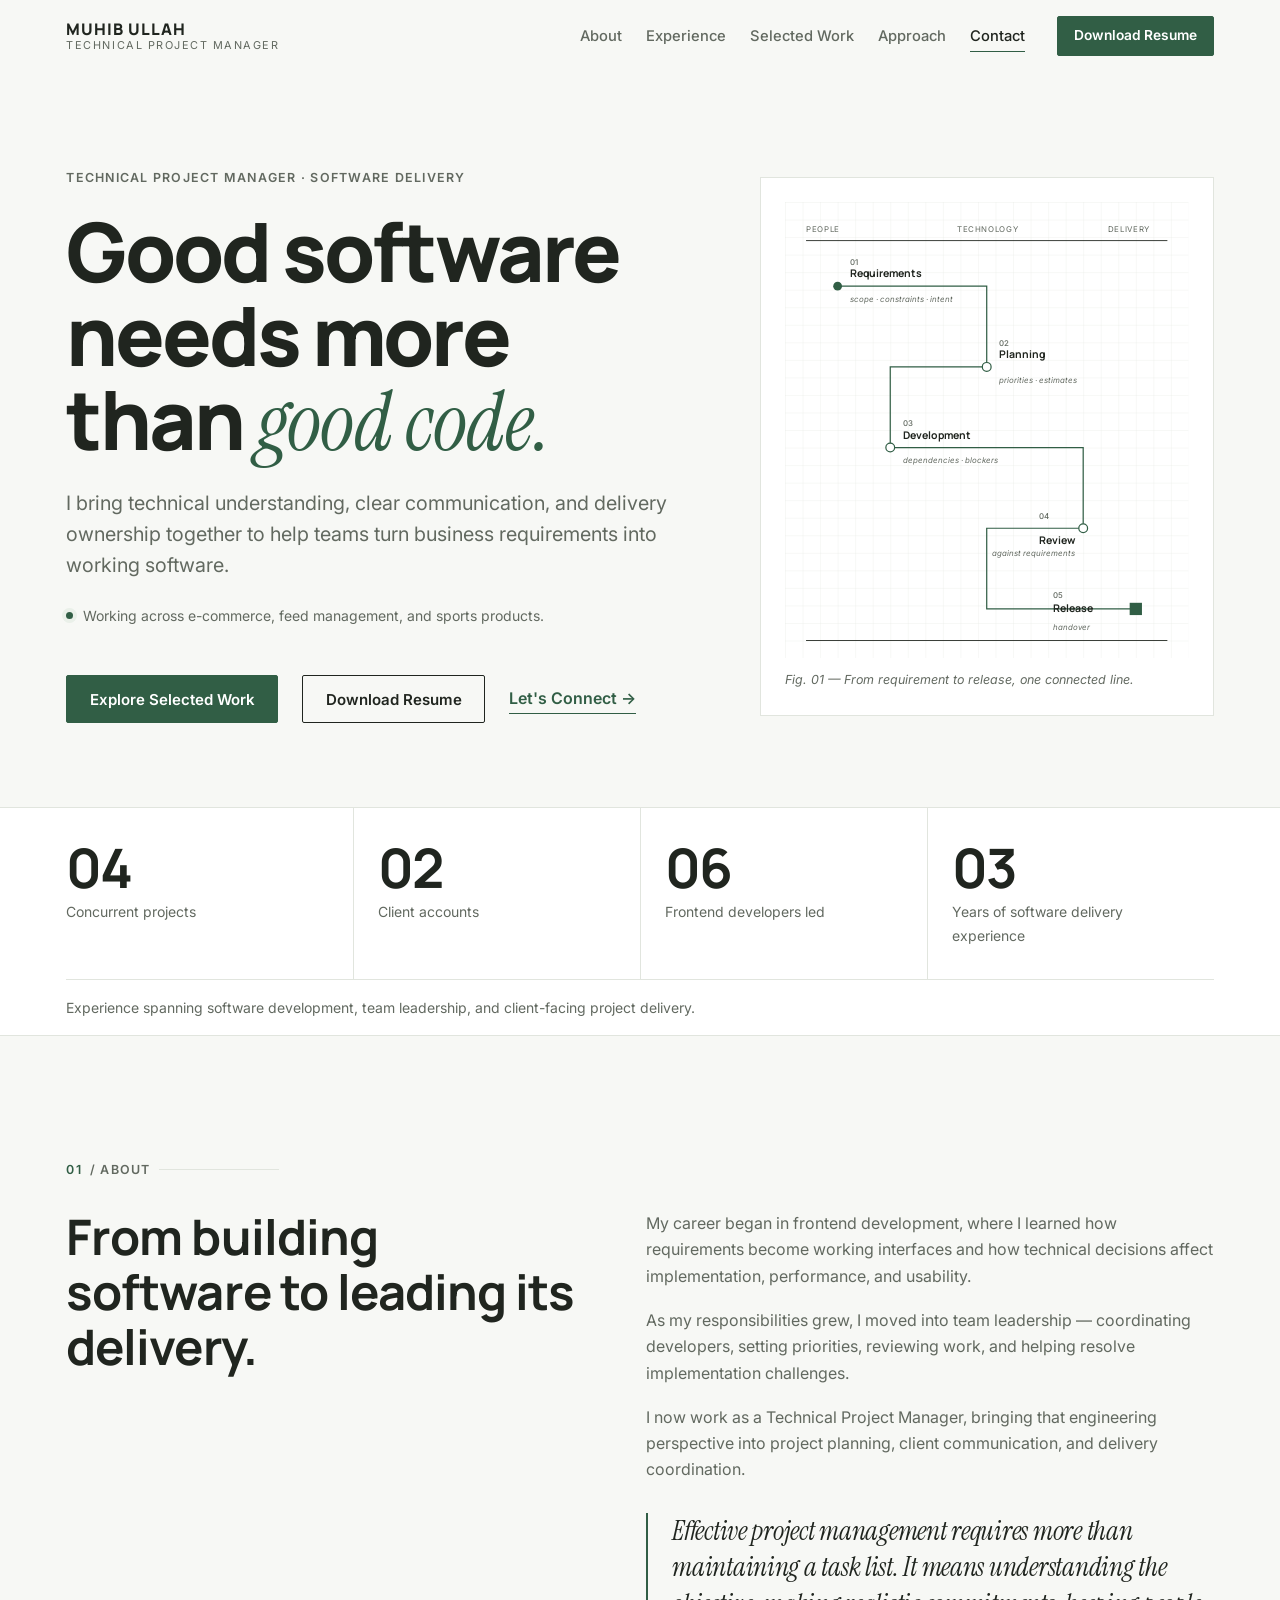
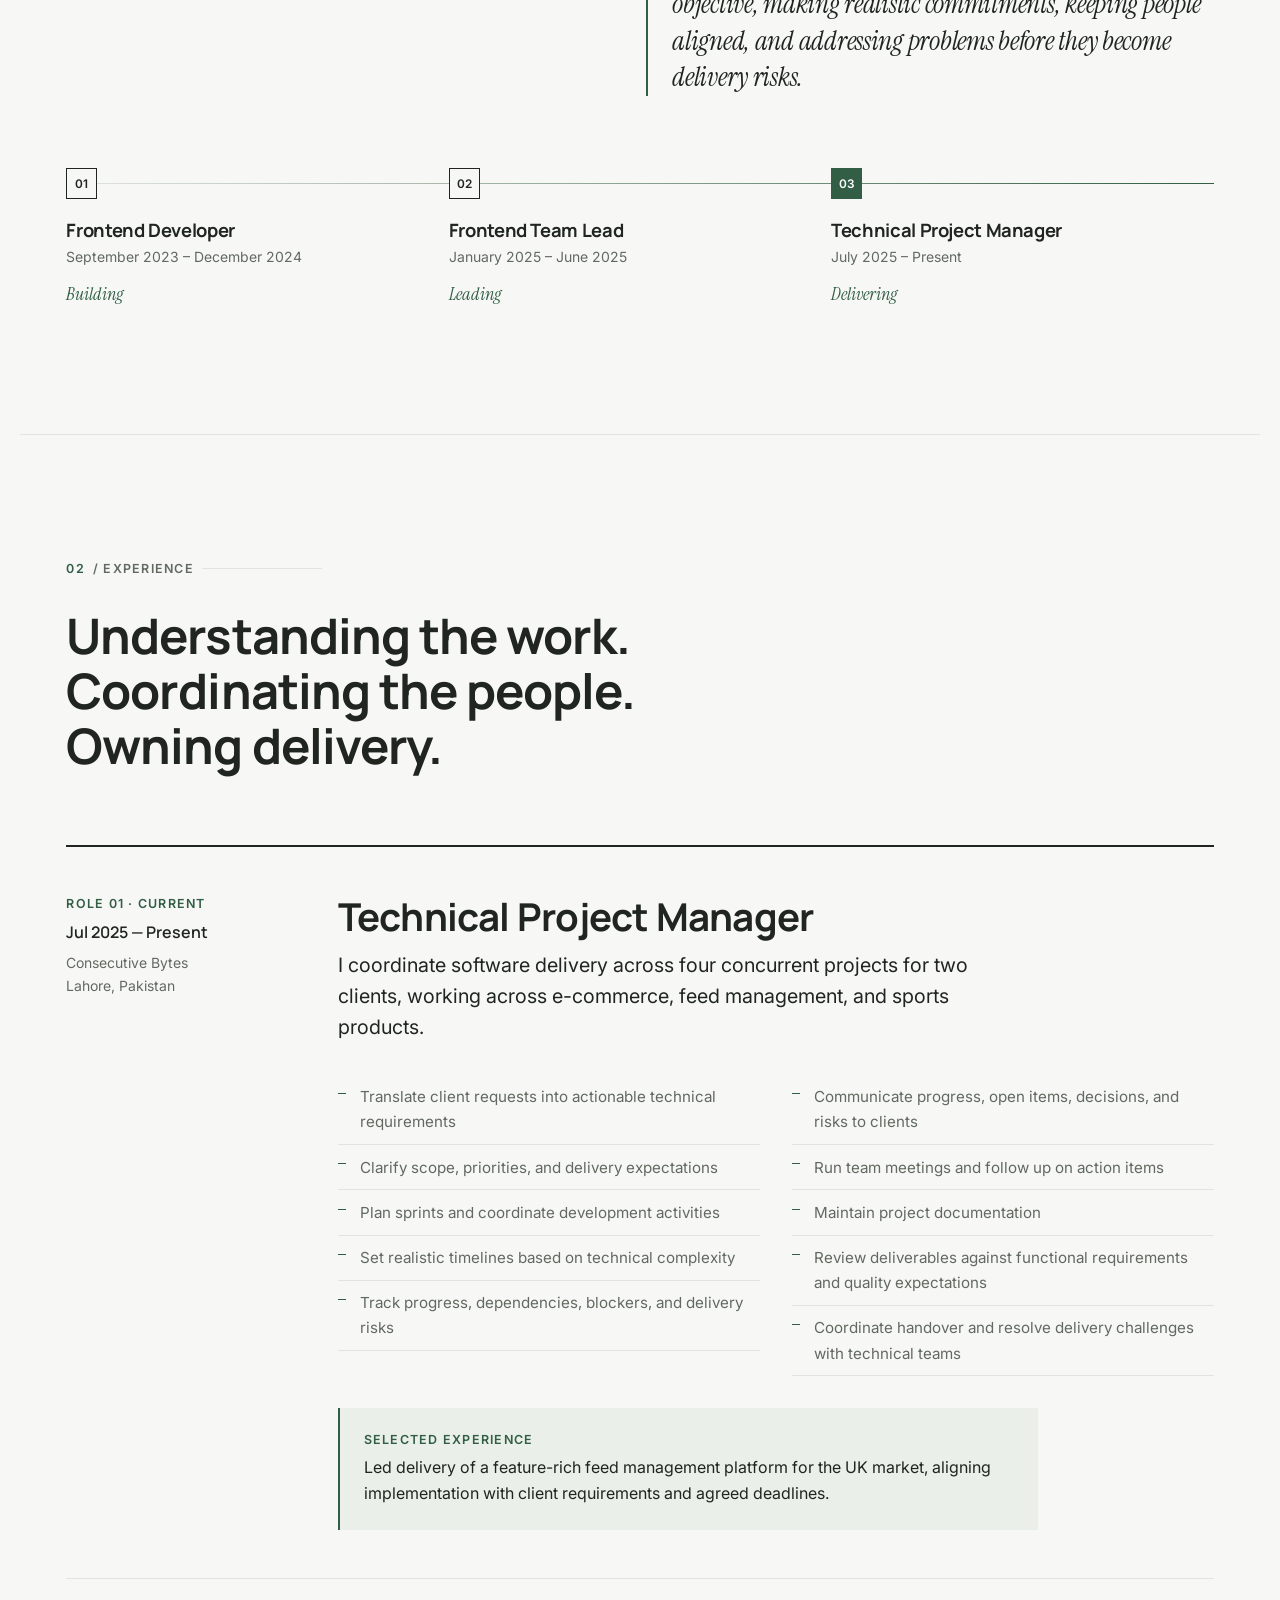
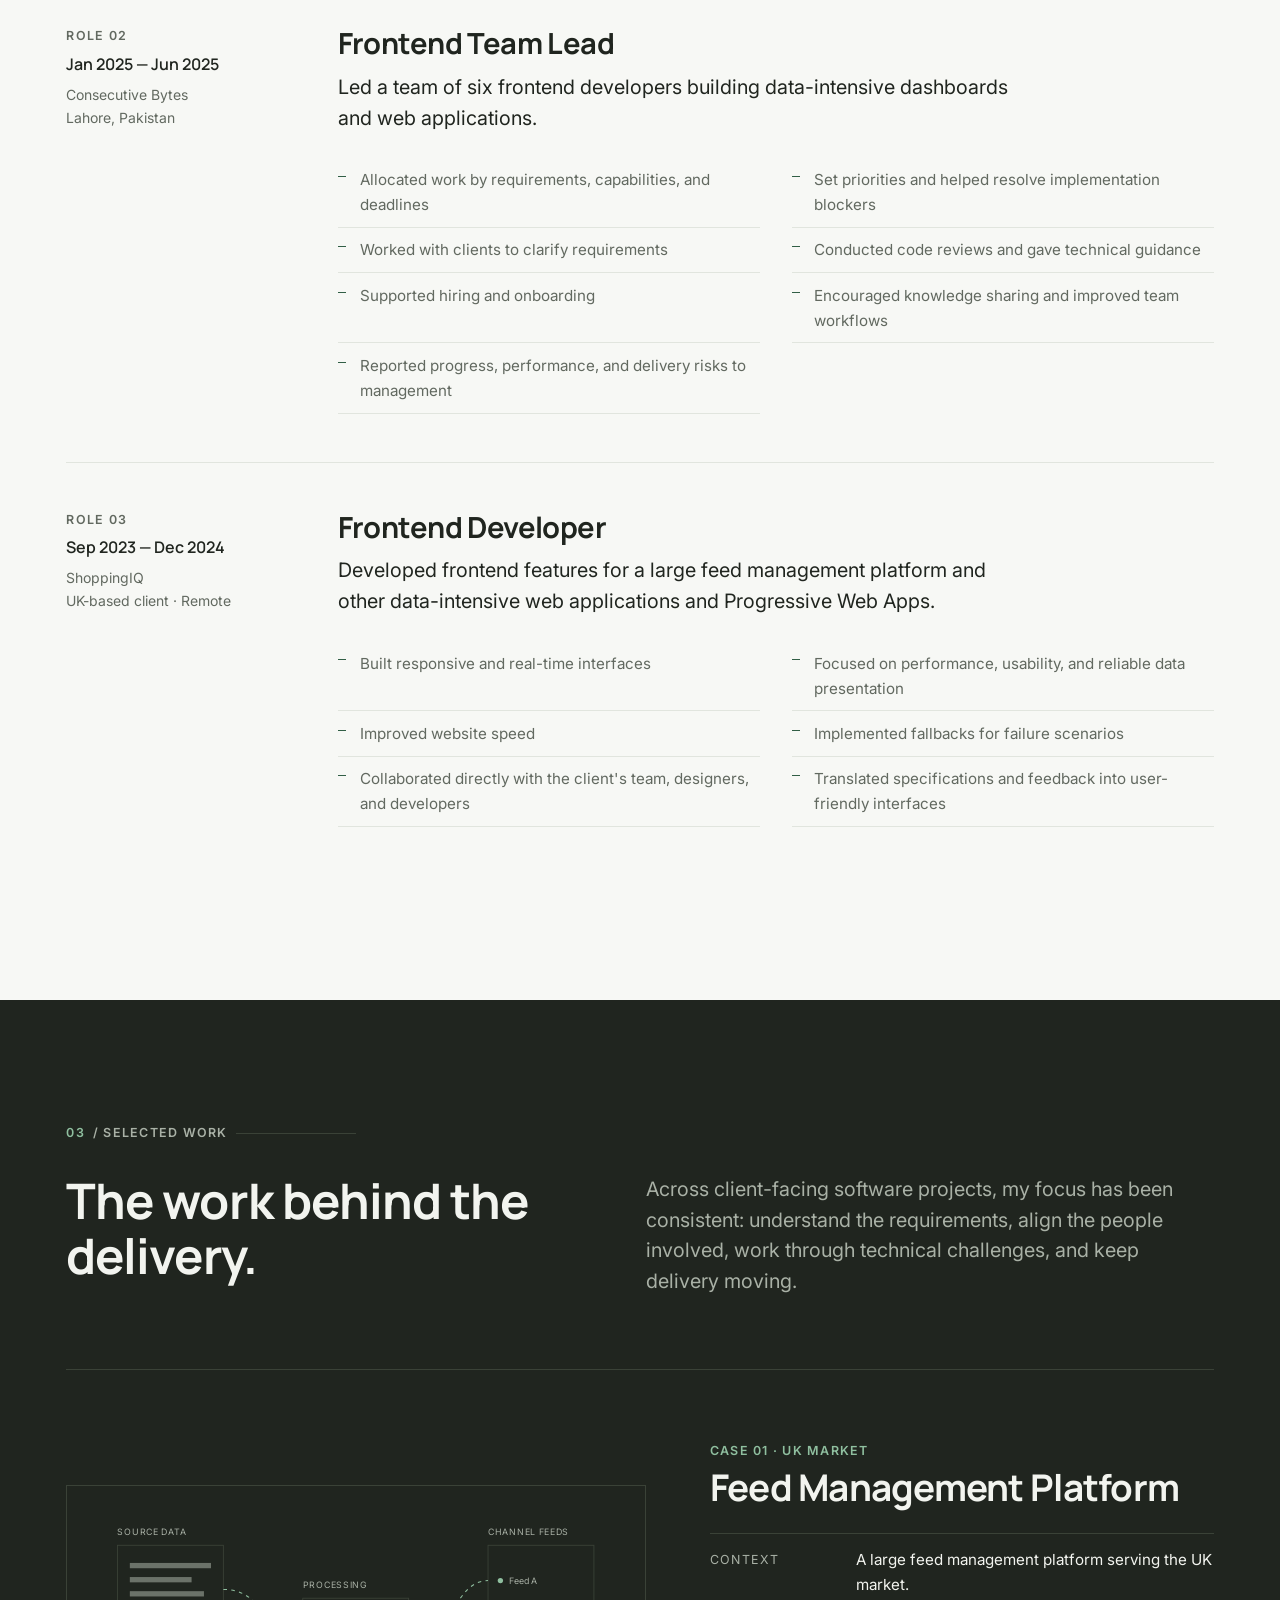
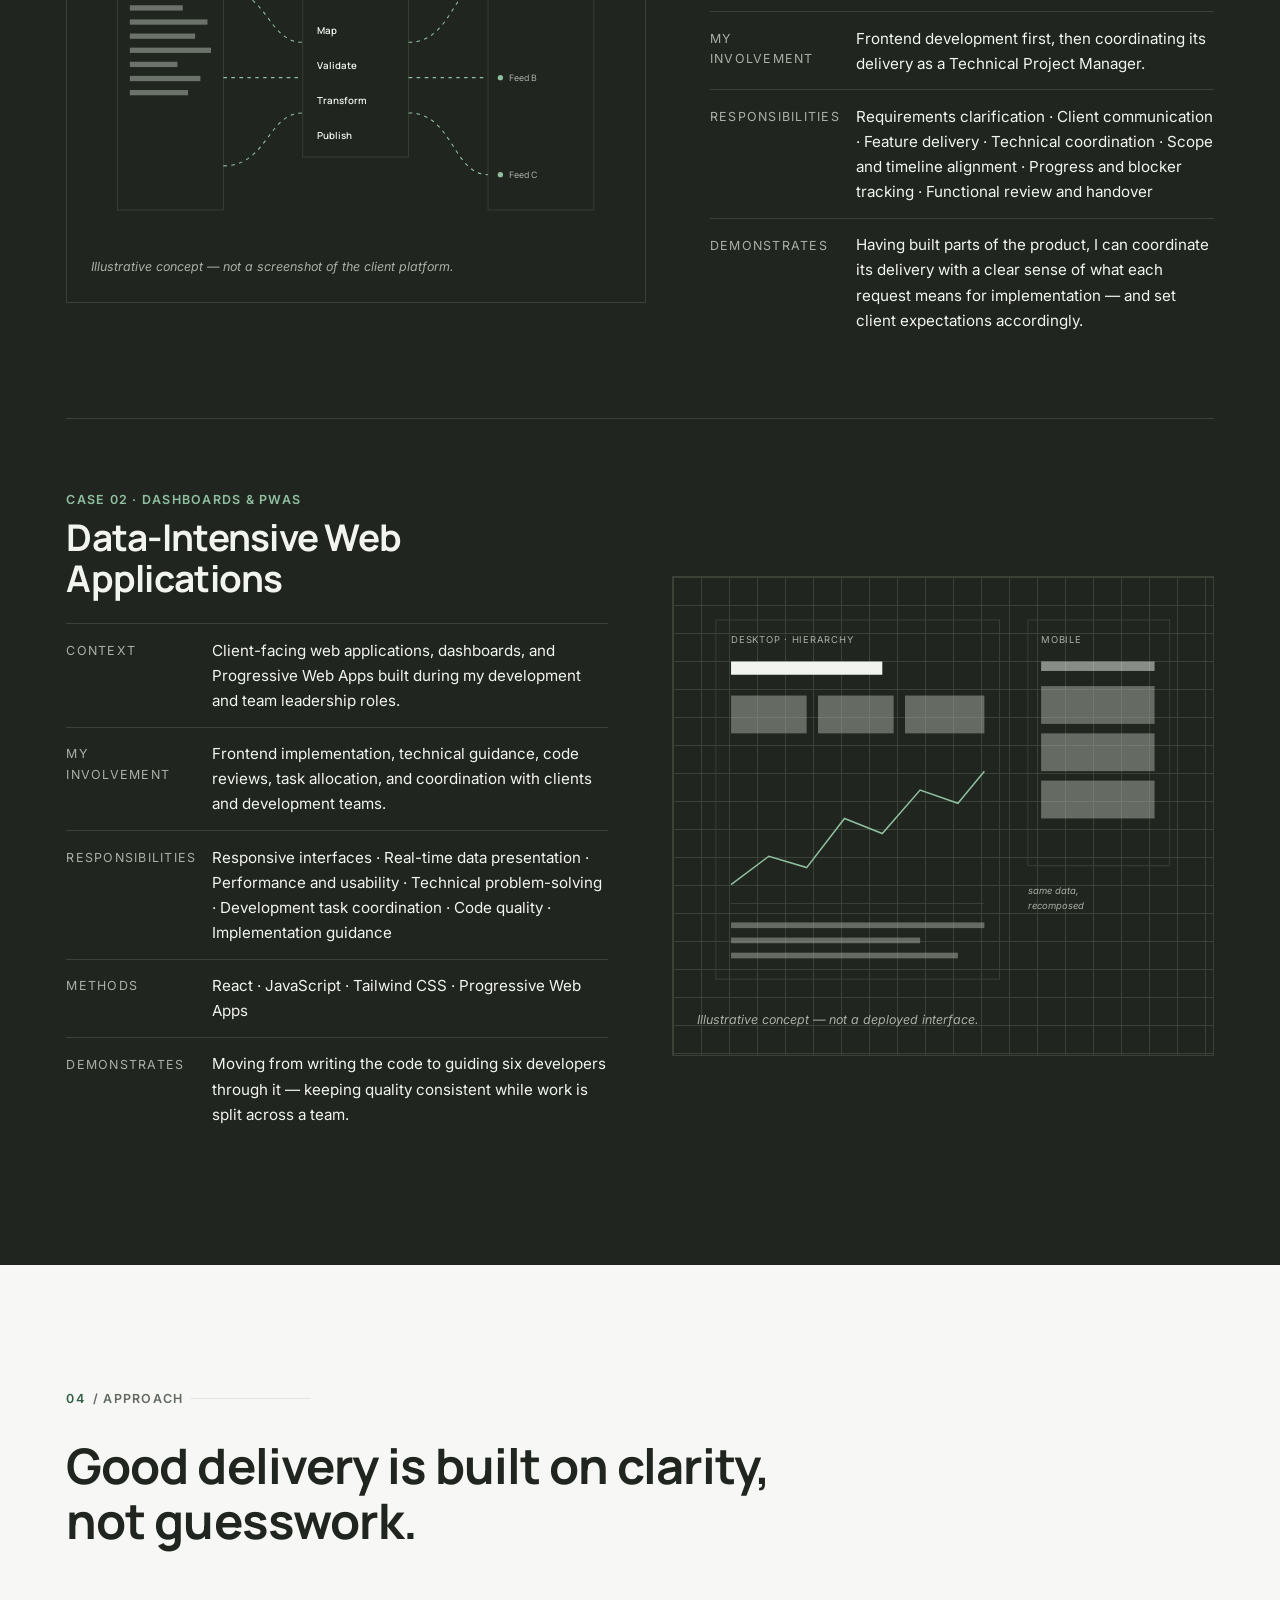
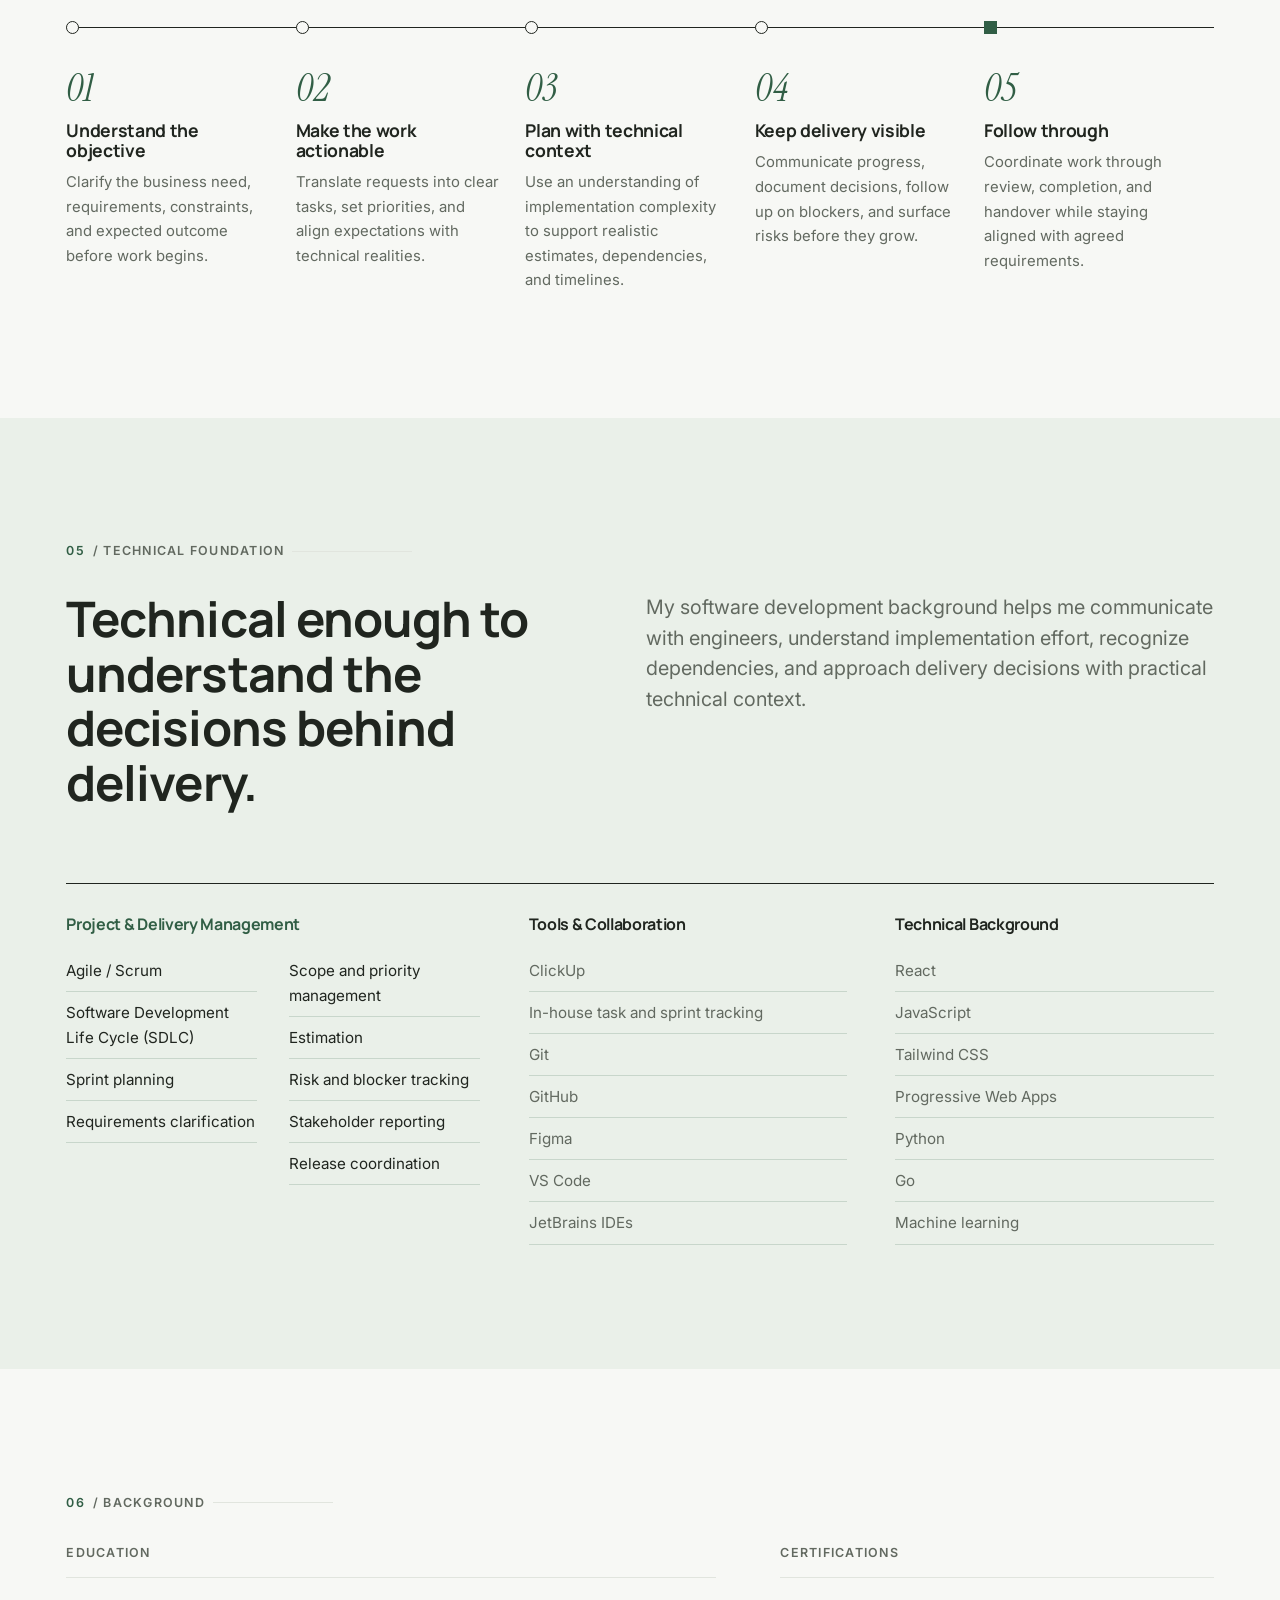
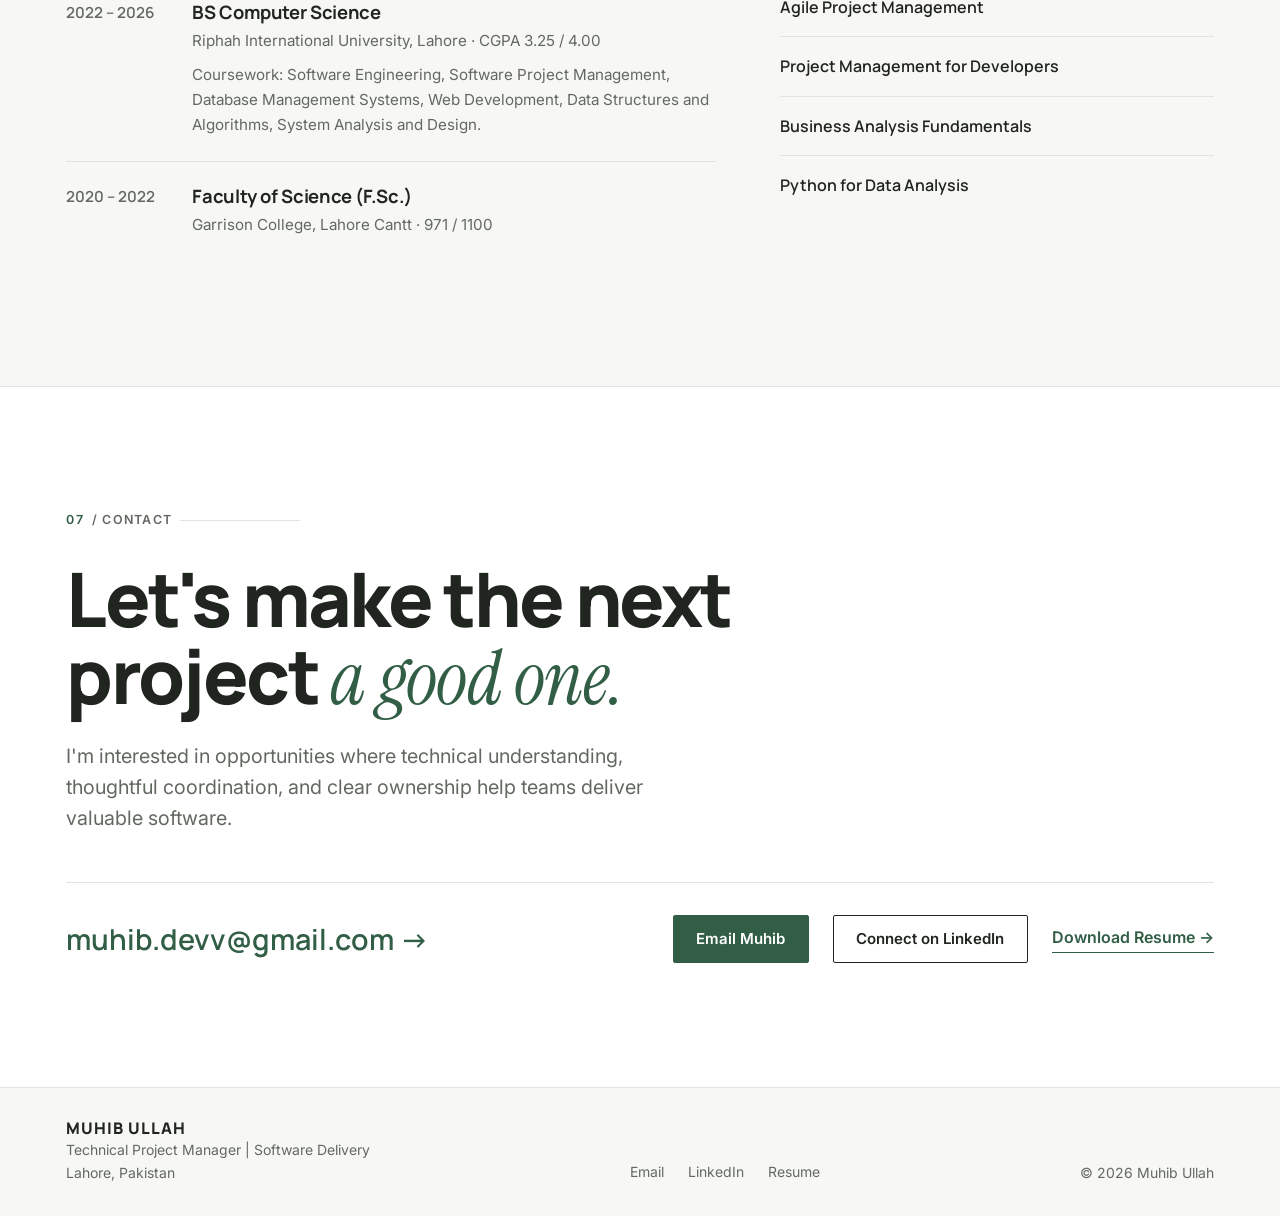
==== muhib-ullah-portfolio/index.html @ 0f8e77f9 "Add files via upload" ====
<!doctype html>
<html lang="en">
<head>
  <meta charset="utf-8">
  <meta name="viewport" content="width=device-width, initial-scale=1">
  <title>Muhib Ullah — Technical Project Manager | Software Delivery</title>
  <meta name="description" content="Muhib Ullah is a Technical Project Manager in Lahore, Pakistan, combining hands-on frontend development, team leadership and client-facing software delivery.">
  <link rel="canonical" href="https://example.com/">
  <meta property="og:type" content="website">
  <meta property="og:title" content="Muhib Ullah — Technical Project Manager">
  <meta property="og:description" content="Technical understanding, clear communication, and delivery ownership — helping teams turn business requirements into working software.">
  <meta name="twitter:card" content="summary">
  <meta name="theme-color" content="#F7F8F5">
  <link rel="icon" href="favicon.svg" type="image/svg+xml">
  <link rel="preconnect" href="https://fonts.googleapis.com">
  <link rel="preconnect" href="https://fonts.gstatic.com" crossorigin>
  <link href="https://fonts.googleapis.com/css2?family=Manrope:wght@400;500;600;700;800&family=Inter:wght@400;500;600&family=Instrument+Serif:ital@0;1&display=swap" rel="stylesheet">
  <link rel="stylesheet" href="assets/css/style.css">
</head>
<body>
<a class="skip" href="#main">Skip to content</a>

<header class="header" id="top">
  <div class="wrap header__inner">
    <a class="brand" href="#top" aria-label="Muhib Ullah, back to top">
      <span class="brand__name">MUHIB ULLAH</span>
      <span class="brand__role">Technical Project Manager</span>
    </a>
    <button class="menu-btn" type="button" aria-expanded="false" aria-controls="nav" aria-label="Open menu">
      <span></span><span></span>
    </button>
    <nav class="nav" id="nav" aria-label="Primary">
      <ul>
        <li><a href="#about">About</a></li>
        <li><a href="#experience">Experience</a></li>
        <li><a href="#work">Selected Work</a></li>
        <li><a href="#approach">Approach</a></li>
        <li><a href="#contact">Contact</a></li>
      </ul>
      <a class="btn btn--small" href="assets/Muhib-Ullah-Resume.pdf" download="Muhib-Ullah-Technical-Project-Manager-Resume.pdf">Download Resume</a>
    </nav>
  </div>
</header>

<main id="main">

  <!-- HERO -->
  <section class="hero wrap" aria-labelledby="hero-title">
    <div class="hero__text">
      <p class="eyebrow">Technical Project Manager · Software Delivery</p>
      <h1 id="hero-title" class="display">Good software needs more than <em>good code.</em></h1>
      <p class="lead">I bring technical understanding, clear communication, and delivery ownership together to help teams turn business requirements into working software.</p>
      <p class="meta-line"><span class="dot" aria-hidden="true"></span>Working across e-commerce, feed management, and sports products.</p>
      <div class="actions">
        <a class="btn" href="#work">Explore Selected Work</a>
        <a class="btn btn--ghost" href="assets/Muhib-Ullah-Resume.pdf" download="Muhib-Ullah-Technical-Project-Manager-Resume.pdf">Download Resume</a>
        <a class="link-arrow" href="#contact">Let's Connect</a>
      </div>
    </div>

    <figure class="hero__art" aria-label="Illustration: software delivery flowing from requirements through planning, development and review to release, connecting people, technology and delivery.">
      <svg viewBox="0 0 460 520" role="img" aria-hidden="true" class="flow">
        <defs>
          <pattern id="g" width="20" height="20" patternUnits="userSpaceOnUse"><path d="M20 0H0V20" fill="none" stroke="var(--line)" stroke-width=".6"/></pattern>
        </defs>
        <rect x="0" y="0" width="460" height="520" fill="url(#g)"/>
        <!-- three tracks -->
        <g class="tracks" font-family="Inter" font-size="9" fill="var(--muted)" letter-spacing=".08em">
          <text x="24" y="34">PEOPLE</text>
          <text x="196" y="34">TECHNOLOGY</text>
          <text x="368" y="34">DELIVERY</text>
          <line x1="24" y1="44" x2="436" y2="44" stroke="var(--ink)" stroke-width="1"/>
        </g>
        <!-- spine path -->
        <path class="spine" d="M60 96 H230 V188 H120 V280 H340 V372 H230 V464 H400" fill="none" stroke="var(--accent)" stroke-width="1.4"/>
        <g class="stages" font-family="Manrope" font-weight="700" font-size="12" fill="var(--ink)">
          <g class="stage"><circle cx="60" cy="96" r="5" fill="var(--accent)"/><text x="74" y="72" font-family="Inter" font-weight="500" font-size="9" fill="var(--muted)">01</text><text x="74" y="86">Requirements</text></g>
          <g class="stage"><circle cx="230" cy="188" r="5" fill="var(--paper)" stroke="var(--accent)" stroke-width="1.4"/><text x="244" y="164" font-family="Inter" font-weight="500" font-size="9" fill="var(--muted)">02</text><text x="244" y="178">Planning</text></g>
          <g class="stage"><circle cx="120" cy="280" r="5" fill="var(--paper)" stroke="var(--accent)" stroke-width="1.4"/><text x="134" y="256" font-family="Inter" font-weight="500" font-size="9" fill="var(--muted)">03</text><text x="134" y="270">Development</text></g>
          <g class="stage"><circle cx="340" cy="372" r="5" fill="var(--paper)" stroke="var(--accent)" stroke-width="1.4"/><text x="290" y="362" font-family="Inter" font-weight="500" font-size="9" fill="var(--muted)">04</text><text x="290" y="390">Review</text></g>
          <g class="stage"><rect x="393" y="457" width="14" height="14" fill="var(--accent)"/><text x="306" y="452" font-family="Inter" font-weight="500" font-size="9" fill="var(--muted)">05</text><text x="306" y="468">Release</text></g>
        </g>
        <g font-family="Inter" font-size="9" fill="var(--muted)" font-style="italic">
          <text x="74" y="114">scope · constraints · intent</text>
          <text x="244" y="206">priorities · estimates</text>
          <text x="134" y="298">dependencies · blockers</text>
          <text x="236" y="404">against requirements</text>
          <text x="306" y="488">handover</text>
        </g>
        <line x1="24" y1="500" x2="436" y2="500" stroke="var(--ink)" stroke-width="1"/>
      </svg>
      <figcaption>Fig. 01 — From requirement to release, one connected line.</figcaption>
    </figure>
  </section>

  <!-- HIGHLIGHTS -->
  <section class="highlights" aria-label="Professional highlights">
    <div class="wrap">
      <dl class="stats">
        <div><dt>Concurrent projects</dt><dd>04</dd></div>
        <div><dt>Client accounts</dt><dd>02</dd></div>
        <div><dt>Frontend developers led</dt><dd>06</dd></div>
        <div><dt>Years of software delivery experience</dt><dd>03</dd></div>
      </dl>
      <p class="highlights__note">Experience spanning software development, team leadership, and client-facing project delivery.</p>
    </div>
  </section>

  <!-- ABOUT -->
  <section class="section wrap" id="about" aria-labelledby="about-title">
    <p class="label"><span>01</span> / About</p>
    <div class="split">
      <h2 id="about-title" class="h2">From building software to leading its delivery.</h2>
      <div class="prose reveal">
        <p>My career began in frontend development, where I learned how requirements become working interfaces and how technical decisions affect implementation, performance, and usability.</p>
        <p>As my responsibilities grew, I moved into team leadership — coordinating developers, setting priorities, reviewing work, and helping resolve implementation challenges.</p>
        <p>I now work as a Technical Project Manager, bringing that engineering perspective into project planning, client communication, and delivery coordination.</p>
        <p class="pull">Effective project management requires more than maintaining a task list. It means understanding the objective, making realistic commitments, keeping people aligned, and addressing problems before they become delivery risks.</p>
      </div>
    </div>

    <ol class="timeline" aria-label="Career progression">
      <li><span class="timeline__n">01</span><h3>Frontend Developer</h3><p>September 2023 – December 2024</p><span class="timeline__tag">Building</span></li>
      <li><span class="timeline__n">02</span><h3>Frontend Team Lead</h3><p>January 2025 – June 2025</p><span class="timeline__tag">Leading</span></li>
      <li class="is-current"><span class="timeline__n">03</span><h3>Technical Project Manager</h3><p>July 2025 – Present</p><span class="timeline__tag">Delivering</span></li>
    </ol>
  </section>

  <!-- EXPERIENCE -->
  <section class="section section--rule wrap" id="experience" aria-labelledby="exp-title">
    <p class="label"><span>02</span> / Experience</p>
    <h2 id="exp-title" class="h2 h2--wide">Understanding the work. Coordinating the people. Owning delivery.</h2>

    <article class="role role--current reveal">
      <header class="role__meta">
        <p class="role__n">Role 01 · Current</p>
        <p class="role__dates">Jul 2025 — Present</p>
        <p>Consecutive Bytes<br>Lahore, Pakistan</p>
      </header>
      <div class="role__body">
        <h3 class="h3">Technical Project Manager</h3>
        <p class="role__overview">I coordinate software delivery across four concurrent projects for two clients, working across e-commerce, feed management, and sports products.</p>
        <div class="role__cols">
          <ul class="ticks">
            <li>Translate client requests into actionable technical requirements</li>
            <li>Clarify scope, priorities, and delivery expectations</li>
            <li>Plan sprints and coordinate development activities</li>
            <li>Set realistic timelines based on technical complexity</li>
            <li>Track progress, dependencies, blockers, and delivery risks</li>
          </ul>
          <ul class="ticks">
            <li>Communicate progress, open items, decisions, and risks to clients</li>
            <li>Run team meetings and follow up on action items</li>
            <li>Maintain project documentation</li>
            <li>Review deliverables against functional requirements and quality expectations</li>
            <li>Coordinate handover and resolve delivery challenges with technical teams</li>
          </ul>
        </div>
        <p class="callout"><span>Selected experience</span>Led delivery of a feature-rich feed management platform for the UK market, aligning implementation with client requirements and agreed deadlines.</p>
      </div>
    </article>

    <article class="role reveal">
      <header class="role__meta">
        <p class="role__n">Role 02</p>
        <p class="role__dates">Jan 2025 — Jun 2025</p>
        <p>Consecutive Bytes<br>Lahore, Pakistan</p>
      </header>
      <div class="role__body">
        <h3 class="h3">Frontend Team Lead</h3>
        <p class="role__overview">Led a team of six frontend developers building data-intensive dashboards and web applications.</p>
        <ul class="ticks ticks--2">
          <li>Allocated work by requirements, capabilities, and deadlines</li>
          <li>Set priorities and helped resolve implementation blockers</li>
          <li>Worked with clients to clarify requirements</li>
          <li>Conducted code reviews and gave technical guidance</li>
          <li>Supported hiring and onboarding</li>
          <li>Encouraged knowledge sharing and improved team workflows</li>
          <li>Reported progress, performance, and delivery risks to management</li>
        </ul>
      </div>
    </article>

    <article class="role reveal">
      <header class="role__meta">
        <p class="role__n">Role 03</p>
        <p class="role__dates">Sep 2023 — Dec 2024</p>
        <p>ShoppingIQ<br>UK-based client · Remote</p>
      </header>
      <div class="role__body">
        <h3 class="h3">Frontend Developer</h3>
        <p class="role__overview">Developed frontend features for a large feed management platform and other data-intensive web applications and Progressive Web Apps.</p>
        <ul class="ticks ticks--2">
          <li>Built responsive and real-time interfaces</li>
          <li>Focused on performance, usability, and reliable data presentation</li>
          <li>Improved website speed</li>
          <li>Implemented fallbacks for failure scenarios</li>
          <li>Collaborated directly with the client's team, designers, and developers</li>
          <li>Translated specifications and feedback into user-friendly interfaces</li>
        </ul>
      </div>
    </article>
  </section>

  <!-- WORK -->
  <section class="section work" id="work" aria-labelledby="work-title">
    <div class="wrap">
      <p class="label label--light"><span>03</span> / Selected Work</p>
      <div class="split">
        <h2 id="work-title" class="h2">The work behind the delivery.</h2>
        <p class="lead lead--light">Across client-facing software projects, my focus has been consistent: understand the requirements, align the people involved, work through technical challenges, and keep delivery moving.</p>
      </div>

      <article class="case case--a reveal" aria-labelledby="c1">
        <div class="case__art">
          <svg viewBox="0 0 600 380" aria-hidden="true">
            <g stroke="var(--line-dark)" stroke-width="1" fill="none">
              <rect x="30" y="40" width="120" height="300"/>
              <rect x="240" y="100" width="120" height="180"/>
              <rect x="450" y="40" width="120" height="300"/>
            </g>
            <g font-family="Inter" font-size="10" fill="var(--on-dark-muted)" letter-spacing=".08em">
              <text x="30" y="28">SOURCE DATA</text><text x="240" y="88">PROCESSING</text><text x="450" y="28">CHANNEL FEEDS</text>
            </g>
            <g fill="var(--on-dark-muted)" opacity=".55">
              <rect x="44" y="60" width="92" height="6"/><rect x="44" y="76" width="70" height="6"/><rect x="44" y="92" width="84" height="6"/><rect x="44" y="108" width="60" height="6"/><rect x="44" y="124" width="88" height="6"/><rect x="44" y="140" width="74" height="6"/><rect x="44" y="156" width="92" height="6"/><rect x="44" y="172" width="54" height="6"/><rect x="44" y="188" width="80" height="6"/><rect x="44" y="204" width="66" height="6"/>
            </g>
            <g class="feed-lines" stroke="var(--accent-light)" stroke-width="1.2" fill="none">
              <path d="M150 90 C200 90 200 150 240 150"/><path d="M150 190 C200 190 200 190 240 190"/><path d="M150 290 C200 290 200 230 240 230"/>
              <path d="M360 150 C410 150 410 80 450 80"/><path d="M360 190 C410 190 410 190 450 190"/><path d="M360 230 C410 230 410 300 450 300"/>
            </g>
            <g font-family="Manrope" font-weight="600" font-size="11" fill="var(--on-dark)">
              <text x="256" y="140">Map</text><text x="256" y="180">Validate</text><text x="256" y="220">Transform</text><text x="256" y="260">Publish</text>
            </g>
            <g fill="var(--accent-light)"><circle cx="464" cy="80" r="3"/><circle cx="464" cy="190" r="3"/><circle cx="464" cy="300" r="3"/></g>
            <g font-family="Inter" font-size="10" fill="var(--on-dark-muted)"><text x="474" y="84">Feed A</text><text x="474" y="194">Feed B</text><text x="474" y="304">Feed C</text></g>
          </svg>
          <p class="case__note">Illustrative concept — not a screenshot of the client platform.</p>
        </div>
        <div class="case__body">
          <p class="case__n">Case 01 · UK market</p>
          <h3 id="c1" class="h3">Feed Management Platform</h3>
          <dl class="case__dl">
            <div><dt>Context</dt><dd>A large feed management platform serving the UK market.</dd></div>
            <div><dt>My involvement</dt><dd>Frontend development first, then coordinating its delivery as a Technical Project Manager.</dd></div>
            <div><dt>Responsibilities</dt><dd>Requirements clarification · Client communication · Feature delivery · Technical coordination · Scope and timeline alignment · Progress and blocker tracking · Functional review and handover</dd></div>
            <div><dt>Demonstrates</dt><dd>Having built parts of the product, I can coordinate its delivery with a clear sense of what each request means for implementation — and set client expectations accordingly.</dd></div>
          </dl>
        </div>
      </article>

      <article class="case case--b reveal" aria-labelledby="c2">
        <div class="case__body">
          <p class="case__n">Case 02 · Dashboards &amp; PWAs</p>
          <h3 id="c2" class="h3">Data-Intensive Web Applications</h3>
          <dl class="case__dl">
            <div><dt>Context</dt><dd>Client-facing web applications, dashboards, and Progressive Web Apps built during my development and team leadership roles.</dd></div>
            <div><dt>My involvement</dt><dd>Frontend implementation, technical guidance, code reviews, task allocation, and coordination with clients and development teams.</dd></div>
            <div><dt>Responsibilities</dt><dd>Responsive interfaces · Real-time data presentation · Performance and usability · Technical problem-solving · Development task coordination · Code quality · Implementation guidance</dd></div>
            <div><dt>Methods</dt><dd>React · JavaScript · Tailwind CSS · Progressive Web Apps</dd></div>
            <div><dt>Demonstrates</dt><dd>Moving from writing the code to guiding six developers through it — keeping quality consistent while work is split across a team.</dd></div>
          </dl>
        </div>
        <div class="case__art case__art--grid">
          <svg viewBox="0 0 520 420" aria-hidden="true">
            <g stroke="var(--line-dark)" fill="none">
              <rect x="20" y="20" width="300" height="380"/>
              <rect x="350" y="20" width="150" height="260"/>
            </g>
            <g font-family="Inter" font-size="10" fill="var(--on-dark-muted)" letter-spacing=".08em"><text x="36" y="44">DESKTOP · HIERARCHY</text><text x="364" y="44">MOBILE</text></g>
            <g fill="var(--on-dark)"><rect x="36" y="64" width="160" height="14"/></g>
            <g fill="var(--on-dark-muted)" opacity=".5">
              <rect x="36" y="100" width="80" height="40"/><rect x="128" y="100" width="80" height="40"/><rect x="220" y="100" width="84" height="40"/>
            </g>
            <polyline points="36,300 76,270 116,282 156,230 196,246 236,200 276,214 304,180" fill="none" stroke="var(--accent-light)" stroke-width="1.6"/>
            <line x1="36" y1="320" x2="304" y2="320" stroke="var(--line-dark)"/>
            <g fill="var(--on-dark-muted)" opacity=".5"><rect x="36" y="340" width="268" height="6"/><rect x="36" y="356" width="200" height="6"/><rect x="36" y="372" width="240" height="6"/></g>
            <g fill="var(--on-dark-muted)" opacity=".5"><rect x="364" y="64" width="120" height="10" fill="var(--on-dark)" opacity="1"/><rect x="364" y="90" width="120" height="40"/><rect x="364" y="140" width="120" height="40"/><rect x="364" y="190" width="120" height="40"/></g>
            <g font-family="Inter" font-size="10" fill="var(--on-dark-muted)" font-style="italic"><text x="350" y="310">same data,</text><text x="350" y="326">recomposed</text></g>
          </svg>
          <p class="case__note">Illustrative concept — not a deployed interface.</p>
        </div>
      </article>
    </div>
  </section>

  <!-- APPROACH -->
  <section class="section wrap" id="approach" aria-labelledby="ap-title">
    <p class="label"><span>04</span> / Approach</p>
    <h2 id="ap-title" class="h2 h2--wide">Good delivery is built on clarity, not guesswork.</h2>
    <ol class="steps">
      <li class="reveal"><span class="steps__n">01</span><h3>Understand the objective</h3><p>Clarify the business need, requirements, constraints, and expected outcome before work begins.</p></li>
      <li class="reveal"><span class="steps__n">02</span><h3>Make the work actionable</h3><p>Translate requests into clear tasks, set priorities, and align expectations with technical realities.</p></li>
      <li class="reveal"><span class="steps__n">03</span><h3>Plan with technical context</h3><p>Use an understanding of implementation complexity to support realistic estimates, dependencies, and timelines.</p></li>
      <li class="reveal"><span class="steps__n">04</span><h3>Keep delivery visible</h3><p>Communicate progress, document decisions, follow up on blockers, and surface risks before they grow.</p></li>
      <li class="reveal"><span class="steps__n">05</span><h3>Follow through</h3><p>Coordinate work through review, completion, and handover while staying aligned with agreed requirements.</p></li>
    </ol>
  </section>

  <!-- SKILLS -->
  <section class="section section--tint" aria-labelledby="sk-title">
    <div class="wrap">
      <p class="label"><span>05</span> / Technical Foundation</p>
      <div class="split">
        <h2 id="sk-title" class="h2">Technical enough to understand the decisions behind delivery.</h2>
        <p class="lead">My software development background helps me communicate with engineers, understand implementation effort, recognize dependencies, and approach delivery decisions with practical technical context.</p>
      </div>
      <div class="skills">
        <div class="skills__group skills__group--main">
          <h3>Project &amp; Delivery Management</h3>
          <ul><li>Agile / Scrum</li><li>Software Development Life Cycle (SDLC)</li><li>Sprint planning</li><li>Requirements clarification</li><li>Scope and priority management</li><li>Estimation</li><li>Risk and blocker tracking</li><li>Stakeholder reporting</li><li>Release coordination</li></ul>
        </div>
        <div class="skills__group">
          <h3>Tools &amp; Collaboration</h3>
          <ul><li>ClickUp</li><li>In-house task and sprint tracking</li><li>Git</li><li>GitHub</li><li>Figma</li><li>VS Code</li><li>JetBrains IDEs</li></ul>
        </div>
        <div class="skills__group">
          <h3>Technical Background</h3>
          <ul><li>React</li><li>JavaScript</li><li>Tailwind CSS</li><li>Progressive Web Apps</li><li>Python</li><li>Go</li><li>Machine learning</li></ul>
        </div>
      </div>
    </div>
  </section>

  <!-- EDUCATION -->
  <section class="section wrap" aria-labelledby="ed-title">
    <p class="label"><span>06</span> / Background</p>
    <h2 id="ed-title" class="visually-hidden">Education and certifications</h2>
    <div class="edu">
      <div class="edu__col">
        <h3 class="edu__head">Education</h3>
        <div class="edu__item">
          <p class="edu__date">2022 – 2026</p>
          <div><h4>BS Computer Science</h4><p>Riphah International University, Lahore · CGPA 3.25 / 4.00</p>
          <p class="small">Coursework: Software Engineering, Software Project Management, Database Management Systems, Web Development, Data Structures and Algorithms, System Analysis and Design.</p></div>
        </div>
        <div class="edu__item">
          <p class="edu__date">2020 – 2022</p>
          <div><h4>Faculty of Science (F.Sc.)</h4><p>Garrison College, Lahore Cantt · 971 / 1100</p></div>
        </div>
      </div>
      <div class="edu__col">
        <h3 class="edu__head">Certifications</h3>
        <ul class="certs"><li>Agile Project Management</li><li>Project Management for Developers</li><li>Business Analysis Fundamentals</li><li>Python for Data Analysis</li></ul>
      </div>
    </div>
  </section>

  <!-- CONTACT -->
  <section class="contact" id="contact" aria-labelledby="ct-title">
    <div class="wrap contact__inner">
      <p class="label"><span>07</span> / Contact</p>
      <h2 id="ct-title" class="display display--contact">Let's make the next project <em>a good one.</em></h2>
      <p class="lead">I'm interested in opportunities where technical understanding, thoughtful coordination, and clear ownership help teams deliver valuable software.</p>
      <div class="contact__links">
        <a class="contact__mail" href="mailto:muhib.devv@gmail.com">muhib.devv@gmail.com <span aria-hidden="true">→</span></a>
        <div class="actions">
          <a class="btn" href="mailto:muhib.devv@gmail.com">Email Muhib</a>
          <a class="btn btn--ghost" href="https://www.linkedin.com/in/muhibdevv/" target="_blank" rel="noopener noreferrer">Connect on LinkedIn<span class="visually-hidden"> (opens in a new tab)</span></a>
          <a class="link-arrow" href="assets/Muhib-Ullah-Resume.pdf" download="Muhib-Ullah-Technical-Project-Manager-Resume.pdf">Download Resume</a>
        </div>
      </div>
    </div>
  </section>
</main>

<footer class="footer">
  <div class="wrap footer__inner">
    <div>
      <p class="brand__name">MUHIB ULLAH</p>
      <p class="small">Technical Project Manager | Software Delivery<br>Lahore, Pakistan</p>
    </div>
    <ul class="footer__links">
      <li><a href="mailto:muhib.devv@gmail.com">Email</a></li>
      <li><a href="https://www.linkedin.com/in/muhibdevv/" target="_blank" rel="noopener noreferrer">LinkedIn</a></li>
      <li><a href="assets/Muhib-Ullah-Resume.pdf" download="Muhib-Ullah-Technical-Project-Manager-Resume.pdf">Resume</a></li>
    </ul>
    <p class="small footer__copy">© <span id="year">2026</span> Muhib Ullah</p>
  </div>
</footer>

<script src="assets/js/main.js" defer></script>
</body>
</html>
---- muhib-ullah-portfolio/assets/css/style.css ----
/* ==========================================================
   Muhib Ullah — Portfolio design system
   ========================================================== */
:root {
  --bg: #F7F8F5;
  --paper: #FFFFFF;
  --ink: #20251F;
  --muted: #626960;
  --accent: #315E45;
  --accent-hover: #244A35;
  --accent-soft: #EAF0E9;
  --accent-light: #8FBF9F;
  --line: #E1E5DE;
  --dark: #20251F;
  --on-dark: #F2F4EF;
  --on-dark-muted: #A9B1A6;
  --line-dark: #3A4237;

  --f-head: "Manrope", system-ui, sans-serif;
  --f-body: "Inter", system-ui, sans-serif;
  --f-serif: "Instrument Serif", Georgia, serif;

  --t-display: clamp(2.6rem, 1.6rem + 4.4vw, 5.25rem);
  --t-h2: clamp(1.9rem, 1.3rem + 2.2vw, 3.1rem);
  --t-h3: clamp(1.35rem, 1.1rem + .9vw, 1.85rem);
  --t-lead: clamp(1.06rem, 1rem + .3vw, 1.25rem);
  --t-body: 1rem;
  --t-small: .875rem;
  --t-meta: .78rem;

  --s-1: .5rem; --s-2: 1rem; --s-3: 1.5rem; --s-4: 2rem; --s-5: 3rem; --s-6: 4.5rem;
  --section: clamp(4.5rem, 3rem + 6vw, 9rem);
  --gutter: clamp(1.25rem, .5rem + 3vw, 3rem);
  --max: 1240px;
  --ease: cubic-bezier(.2,.7,.2,1);
}

*, *::before, *::after { box-sizing: border-box; }
html { scroll-behavior: smooth; scroll-padding-top: 84px; -webkit-text-size-adjust: 100%; }
body { margin: 0; background: var(--bg); color: var(--ink); font: 400 var(--t-body)/1.65 var(--f-body); -webkit-font-smoothing: antialiased; overflow-x: hidden; }
h1, h2, h3, h4 { font-family: var(--f-head); margin: 0; line-height: 1.12; letter-spacing: -.02em; font-weight: 700; }
p, ul, ol, dl, dd, figure { margin: 0; }
ul, ol { padding: 0; list-style: none; }
a { color: inherit; }
svg { display: block; width: 100%; height: auto; }
:focus-visible { outline: 2px solid var(--accent); outline-offset: 3px; border-radius: 2px; }
.visually-hidden { position: absolute !important; width: 1px; height: 1px; overflow: hidden; clip: rect(0 0 0 0); white-space: nowrap; }
.skip { position: absolute; left: 1rem; top: -3rem; background: var(--ink); color: var(--paper); padding: .6rem 1rem; z-index: 100; }
.skip:focus { top: 1rem; }

.wrap { width: 100%; max-width: var(--max); margin-inline: auto; padding-inline: var(--gutter); }
.small { font-size: var(--t-small); color: var(--muted); }

/* ---------- Type primitives ---------- */
.eyebrow, .label, .role__n, .case__n, .edu__head { font: 600 var(--t-meta)/1.4 var(--f-body); letter-spacing: .1em; text-transform: uppercase; color: var(--muted); }
.label { display: flex; align-items: center; gap: .5rem; margin-bottom: var(--s-4); }
.label span { color: var(--accent); }
.label::after { content: ""; flex: 1; height: 1px; background: var(--line); max-width: 120px; }
.label--light { color: var(--on-dark-muted); }
.label--light span { color: var(--accent-light); }
.label--light::after { background: var(--line-dark); }
.display { font-size: var(--t-display); font-weight: 800; letter-spacing: -.035em; line-height: 1.02; }
.display em, .pull { font-family: var(--f-serif); font-style: italic; font-weight: 400; letter-spacing: -.01em; }
.display em { color: var(--accent); }
.h2 { font-size: var(--t-h2); max-width: 16ch; }
.h2--wide { max-width: 22ch; margin-bottom: var(--s-6); }
.h3 { font-size: var(--t-h3); }
.lead { font-size: var(--t-lead); line-height: 1.55; color: var(--muted); max-width: 52ch; }
.lead--light { color: var(--on-dark-muted); }

/* ---------- Buttons ---------- */
.btn { display: inline-flex; align-items: center; min-height: 48px; padding: 0 1.4rem; background: var(--accent); color: var(--paper); font: 600 .94rem/1 var(--f-body); text-decoration: none; border: 1px solid var(--accent); border-radius: 2px; transition: background .2s, border-color .2s, color .2s; }
.btn:hover { background: var(--accent-hover); border-color: var(--accent-hover); }
.btn--ghost { background: transparent; color: var(--ink); border-color: var(--ink); }
.btn--ghost:hover { background: var(--ink); color: var(--paper); border-color: var(--ink); }
.btn--small { min-height: 40px; padding: 0 1rem; font-size: .86rem; }
.link-arrow { font-weight: 600; text-decoration: none; color: var(--accent); border-bottom: 1px solid currentColor; padding-bottom: 2px; }
.link-arrow::after { content: " →"; }
.link-arrow:hover { color: var(--accent-hover); }
.actions { display: flex; flex-wrap: wrap; align-items: center; gap: var(--s-2) var(--s-3); }

/* ---------- Header ---------- */
.header { position: sticky; top: 0; z-index: 50; background: transparent; border-bottom: 1px solid transparent; transition: background .25s, border-color .25s; }
.header.is-scrolled { background: color-mix(in srgb, var(--bg) 92%, transparent); backdrop-filter: blur(8px); border-color: var(--line); }
.header__inner { display: flex; align-items: center; justify-content: space-between; height: 72px; }
.brand { text-decoration: none; display: flex; flex-direction: column; line-height: 1.15; }
.brand__name { font: 800 1rem/1.1 var(--f-head); letter-spacing: .06em; }
.brand__role { font-size: .68rem; letter-spacing: .14em; text-transform: uppercase; color: var(--muted); }
.nav { display: flex; align-items: center; gap: var(--s-4); }
.nav ul { display: flex; gap: var(--s-3); }
.nav ul a { text-decoration: none; font-size: .92rem; font-weight: 500; color: var(--muted); padding: .4rem 0; position: relative; }
.nav ul a::after { content: ""; position: absolute; left: 0; right: 100%; bottom: 0; height: 1px; background: var(--accent); transition: right .25s var(--ease); }
.nav ul a:hover, .nav ul a.is-active { color: var(--ink); }
.nav ul a.is-active::after, .nav ul a:hover::after { right: 0; }
.menu-btn { display: none; }

/* ---------- Hero ---------- */
.hero { display: grid; grid-template-columns: 1.25fr .9fr; gap: clamp(2rem, 5vw, 5rem); align-items: center; padding-block: clamp(3rem, 2rem + 5vw, 7rem) clamp(3rem, 2rem + 4vw, 6rem); }
.hero__text > * + * { margin-top: var(--s-3); }
.hero .display { max-width: 13ch; }
.meta-line { display: flex; align-items: center; gap: .6rem; font-size: var(--t-small); color: var(--muted); }
.dot { width: 7px; height: 7px; border-radius: 50%; background: var(--accent); box-shadow: 0 0 0 4px var(--accent-soft); flex: none; }
.hero .actions { margin-top: var(--s-5); }
.hero__art { background: var(--paper); border: 1px solid var(--line); padding: clamp(.75rem, 2vw, 1.5rem); }
.hero__art figcaption { font-size: var(--t-meta); color: var(--muted); margin-top: .75rem; font-style: italic; }
.flow .spine { stroke-dasharray: 1400; stroke-dashoffset: 0; }
.js .flow .spine { stroke-dashoffset: 1400; animation: draw 2.2s var(--ease) .3s forwards; }
@keyframes draw { to { stroke-dashoffset: 0; } }

/* ---------- Highlights ---------- */
.highlights { border-block: 1px solid var(--line); background: var(--paper); }
.stats { display: grid; grid-template-columns: repeat(4, 1fr); }
.stats > div { display: flex; flex-direction: column-reverse; justify-content: flex-end; gap: .4rem; padding: var(--s-4) var(--s-3); border-left: 1px solid var(--line); }
.stats > div:first-child { border-left: 0; padding-left: 0; }
.stats dd { font: 700 clamp(2.4rem, 1.8rem + 2vw, 3.6rem)/1 var(--f-head); letter-spacing: -.04em; }
.stats dt { font-size: var(--t-small); color: var(--muted); max-width: 20ch; }
.highlights__note { border-top: 1px solid var(--line); padding-block: var(--s-2); font-size: var(--t-small); color: var(--muted); }

/* ---------- Sections ---------- */
.section { padding-block: var(--section); }
.section--rule { border-top: 1px solid var(--line); }
.section--tint { background: var(--accent-soft); }
.split { display: grid; grid-template-columns: 1fr 1.1fr; gap: clamp(2rem, 5vw, 6rem); align-items: start; }
.prose > * + * { margin-top: 1.1em; }
.prose { color: var(--muted); max-width: 60ch; }
.pull { font-size: clamp(1.35rem, 1.1rem + .8vw, 1.7rem); line-height: 1.35; color: var(--ink); border-left: 2px solid var(--accent); padding-left: var(--s-3); }

/* Timeline */
.timeline { display: grid; grid-template-columns: repeat(3, 1fr); margin-top: var(--s-6); position: relative; }
.timeline::before { content: ""; position: absolute; top: 15px; left: 0; right: 0; height: 1px; background: linear-gradient(to right, var(--line), var(--accent)); }
.timeline li { position: relative; padding-top: 52px; padding-right: var(--s-3); }
.timeline__n { position: absolute; top: 0; left: 0; width: 31px; height: 31px; display: grid; place-items: center; border: 1px solid var(--ink); background: var(--bg); font: 600 .74rem var(--f-body); }
.timeline li.is-current .timeline__n { background: var(--accent); border-color: var(--accent); color: var(--paper); }
.timeline h3 { font-size: 1.15rem; }
.timeline p { font-size: var(--t-small); color: var(--muted); margin-top: .25rem; }
.timeline__tag { display: inline-block; margin-top: .75rem; font-family: var(--f-serif); font-style: italic; font-size: 1.1rem; color: var(--accent); }

/* Roles */
.role { display: grid; grid-template-columns: 220px 1fr; gap: clamp(1.5rem, 4vw, 4rem); padding-block: var(--s-5); border-top: 1px solid var(--line); }
.role__meta { font-size: var(--t-small); color: var(--muted); display: flex; flex-direction: column; gap: .5rem; }
.role__dates { font: 600 1rem var(--f-head); color: var(--ink); }
.role__overview { font-size: var(--t-lead); margin-top: .75rem; max-width: 56ch; line-height: 1.55; }
.role--current { border-top: 2px solid var(--ink); }
.role--current .role__n { color: var(--accent); }
.role--current .h3 { font-size: clamp(1.7rem, 1.3rem + 1.4vw, 2.4rem); }
.role__cols { display: grid; grid-template-columns: 1fr 1fr; gap: 0 var(--s-4); margin-top: var(--s-4); }
.ticks { margin-top: var(--s-3); }
.role__cols .ticks { margin-top: 0; }
.ticks li { position: relative; padding: .6rem 0 .6rem 1.4rem; border-bottom: 1px solid var(--line); font-size: .95rem; color: var(--muted); }
.ticks li::before { content: ""; position: absolute; left: 0; top: 1.15rem; width: 8px; height: 1px; background: var(--accent); }
.ticks--2 { display: grid; grid-template-columns: 1fr 1fr; column-gap: var(--s-4); }
.callout { margin-top: var(--s-4); background: var(--accent-soft); padding: var(--s-3); border-left: 2px solid var(--accent); max-width: 70ch; }
.callout span { display: block; font: 600 var(--t-meta) var(--f-body); letter-spacing: .1em; text-transform: uppercase; color: var(--accent); margin-bottom: .4rem; }

/* Work (dark) */
.work { background: var(--dark); color: var(--on-dark); }
.work .h2 { color: var(--on-dark); }
.case { display: grid; gap: clamp(2rem, 5vw, 5rem); align-items: center; margin-top: var(--s-6); padding-top: var(--s-6); border-top: 1px solid var(--line-dark); }
.case--a { grid-template-columns: 1.15fr 1fr; }
.case--b { grid-template-columns: 1fr 1fr; }
.case__art { border: 1px solid var(--line-dark); padding: clamp(.75rem, 2vw, 1.5rem); }
.case__art--grid { background-image: linear-gradient(var(--line-dark) 1px, transparent 1px), linear-gradient(90deg, var(--line-dark) 1px, transparent 1px); background-size: 28px 28px; background-color: var(--dark); }
.case__note { font-size: var(--t-meta); color: var(--on-dark-muted); font-style: italic; margin-top: .75rem; }
.case__n { color: var(--accent-light); }
.case .h3 { color: var(--on-dark); margin: .5rem 0 var(--s-3); font-size: clamp(1.6rem, 1.2rem + 1.4vw, 2.3rem); }
.case__dl > div { display: grid; grid-template-columns: 130px 1fr; gap: var(--s-2); padding-block: .85rem; border-top: 1px solid var(--line-dark); }
.case__dl dt { font-size: var(--t-meta); text-transform: uppercase; letter-spacing: .1em; color: var(--on-dark-muted); padding-top: .2rem; }
.case__dl dd { font-size: .95rem; color: var(--on-dark); }
.feed-lines path { stroke-dasharray: 4 5; }
@media (prefers-reduced-motion: no-preference) { .feed-lines path { animation: flow 3s linear infinite; } }
@keyframes flow { to { stroke-dashoffset: -36; } }

/* Approach */
.steps { display: grid; grid-template-columns: repeat(5, 1fr); position: relative; }
.steps::before { content: ""; position: absolute; top: 6px; left: 0; right: 0; height: 1px; background: var(--ink); }
.steps li { position: relative; padding: var(--s-5) var(--s-3) 0 0; }
.steps li::before { content: ""; position: absolute; top: 0; left: 0; width: 13px; height: 13px; border: 1px solid var(--ink); background: var(--bg); border-radius: 50%; }
.steps li:last-child::before { background: var(--accent); border-color: var(--accent); border-radius: 0; }
.steps__n { font: 400 2.4rem/1 var(--f-serif); font-style: italic; color: var(--accent); }
.steps h3 { font-size: 1.1rem; margin: .8rem 0 .6rem; }
.steps p { font-size: .93rem; color: var(--muted); }

/* Skills */
.skills { display: grid; grid-template-columns: 1.3fr 1fr 1fr; gap: var(--s-5); margin-top: var(--s-6); border-top: 1px solid var(--ink); padding-top: var(--s-4); }
.skills h3 { font-size: 1rem; margin-bottom: var(--s-2); }
.skills li { padding: .5rem 0; border-bottom: 1px solid color-mix(in srgb, var(--accent) 18%, transparent); font-size: .95rem; color: var(--muted); }
.skills__group--main h3 { color: var(--accent); }
.skills__group--main ul { columns: 2; column-gap: var(--s-4); }
.skills__group--main li { break-inside: avoid; color: var(--ink); }

/* Education */
.edu { display: grid; grid-template-columns: 1.5fr 1fr; gap: clamp(2rem, 5vw, 6rem); }
.edu__head { margin-bottom: var(--s-2); }
.edu__item { display: grid; grid-template-columns: 110px 1fr; gap: var(--s-2); padding-block: var(--s-3); border-top: 1px solid var(--line); }
.edu__date { font: 600 .9rem var(--f-head); }
.edu h4 { font-size: 1.15rem; margin-bottom: .3rem; }
.edu__item p { color: var(--muted); font-size: .95rem; }
.edu__item .small { margin-top: .6rem; }
.certs li { padding: var(--s-2) 0; border-top: 1px solid var(--line); font-family: var(--f-head); font-weight: 600; }

/* Contact */
.contact { padding-block: var(--section); border-top: 1px solid var(--line); background: var(--paper); }
.contact__inner > * + * { margin-top: var(--s-3); }
.display--contact { max-width: 16ch; font-size: clamp(2.4rem, 1.5rem + 4vw, 4.75rem); }
.contact__links { margin-top: var(--s-5) !important; padding-top: var(--s-4); border-top: 1px solid var(--line); display: flex; flex-wrap: wrap; justify-content: space-between; align-items: center; gap: var(--s-4); }
.contact__mail { font: 600 clamp(1.15rem, .9rem + 1.2vw, 1.8rem) var(--f-head); text-decoration: none; color: var(--accent); word-break: break-all; }
.contact__mail:hover { color: var(--accent-hover); text-decoration: underline; text-underline-offset: 6px; }

/* Footer */
.footer { border-top: 1px solid var(--line); padding-block: var(--s-4); }
.footer__inner { display: flex; flex-wrap: wrap; justify-content: space-between; align-items: flex-end; gap: var(--s-3); }
.footer__links { display: flex; gap: var(--s-3); }
.footer__links a { font-size: var(--t-small); text-decoration: none; color: var(--muted); }
.footer__links a:hover { color: var(--accent); }

/* Reveal */
.js .reveal { opacity: 0; transform: translateY(14px); transition: opacity .7s var(--ease), transform .7s var(--ease); }
.js .reveal.is-in { opacity: 1; transform: none; }

/* ---------- Responsive ---------- */
@media (max-width: 1080px) {
  .nav ul { gap: var(--s-2); }
  .steps { grid-template-columns: repeat(3, 1fr); row-gap: var(--s-5); }
  .steps::before { display: none; }
  .skills { grid-template-columns: 1fr 1fr; }
  .skills__group--main { grid-column: 1 / -1; }
}

@media (max-width: 900px) {
  .menu-btn { display: inline-flex; flex-direction: column; justify-content: center; gap: 6px; width: 44px; height: 44px; background: none; border: 1px solid var(--line); cursor: pointer; padding: 0 11px; }
  .menu-btn span { height: 1.5px; background: var(--ink); transition: transform .25s; }
  .menu-btn[aria-expanded="true"] span:first-child { transform: translateY(3.75px) rotate(45deg); }
  .menu-btn[aria-expanded="true"] span:last-child { transform: translateY(-3.75px) rotate(-45deg); }
  .js .nav { position: fixed; inset: 72px 0 auto 0; background: var(--bg); border-bottom: 1px solid var(--line); flex-direction: column; align-items: stretch; padding: var(--s-2) var(--gutter) var(--s-4); gap: var(--s-3); display: none; }
  .js .nav.is-open { display: flex; }
  .js .nav ul { flex-direction: column; gap: 0; }
  .js .nav ul a { display: block; padding: .9rem 0; border-bottom: 1px solid var(--line); font-size: 1.05rem; color: var(--ink); }
  .js .nav ul a::after { display: none; }
  .js .nav .btn { justify-content: center; }
  html:not(.js) .menu-btn { display: none; }
  html:not(.js) .header__inner { height: auto; flex-wrap: wrap; padding-block: 1rem; gap: 1rem; }
  html:not(.js) .nav { flex-wrap: wrap; }

  .hero { grid-template-columns: 1fr; }
  .hero__art { max-width: 520px; }
  .split, .edu { grid-template-columns: 1fr; }
  .role { grid-template-columns: 1fr; gap: var(--s-2); }
  .role__meta { flex-direction: row; flex-wrap: wrap; gap: .25rem 1.25rem; }
  .role__meta br { display: none; }
  .case--a, .case--b { grid-template-columns: 1fr; }
  .case--b .case__art { order: -1; }
}

@media (max-width: 700px) {
  .stats { grid-template-columns: 1fr 1fr; }
  .stats > div { padding: var(--s-3) var(--s-2); border-left: 0; border-top: 1px solid var(--line); }
  .stats > div:nth-child(-n+2) { border-top: 0; }
  .stats > div:nth-child(even) { border-left: 1px solid var(--line); padding-left: var(--s-3); }
  .stats > div:first-child { padding-left: var(--s-2); }
  .stats > div:nth-child(odd) { padding-left: 0; }
  .timeline { grid-template-columns: 1fr; gap: var(--s-4); }
  .timeline::before { top: 0; bottom: 0; left: 15px; right: auto; width: 1px; height: auto; background: linear-gradient(var(--line), var(--accent)); }
  .timeline li { padding: 4px 0 0 52px; }
  .role__cols, .ticks--2 { grid-template-columns: 1fr; }
  .steps { grid-template-columns: 1fr; row-gap: 0; }
  .steps::before { display: block; top: 0; bottom: 0; left: 6px; right: auto; width: 1px; height: auto; }
  .steps li { padding: 0 0 var(--s-4) var(--s-4); }
  .steps__n { font-size: 1.8rem; }
  .steps h3 { margin-top: .3rem; }
  .skills { grid-template-columns: 1fr; }
  .skills__group--main ul { columns: 1; }
  .case__dl > div { grid-template-columns: 1fr; gap: .25rem; }
  .edu__item { grid-template-columns: 1fr; gap: .4rem; }
  .actions .btn { flex: 1 1 100%; justify-content: center; }
  .contact__links { flex-direction: column; align-items: flex-start; }
  .footer__inner { flex-direction: column; align-items: flex-start; }
}

@media (prefers-reduced-motion: reduce) {
  html { scroll-behavior: auto; }
  *, *::before, *::after { animation: none !important; transition: none !important; }
  .js .reveal { opacity: 1; transform: none; }
  .js .flow .spine { stroke-dashoffset: 0; }
}
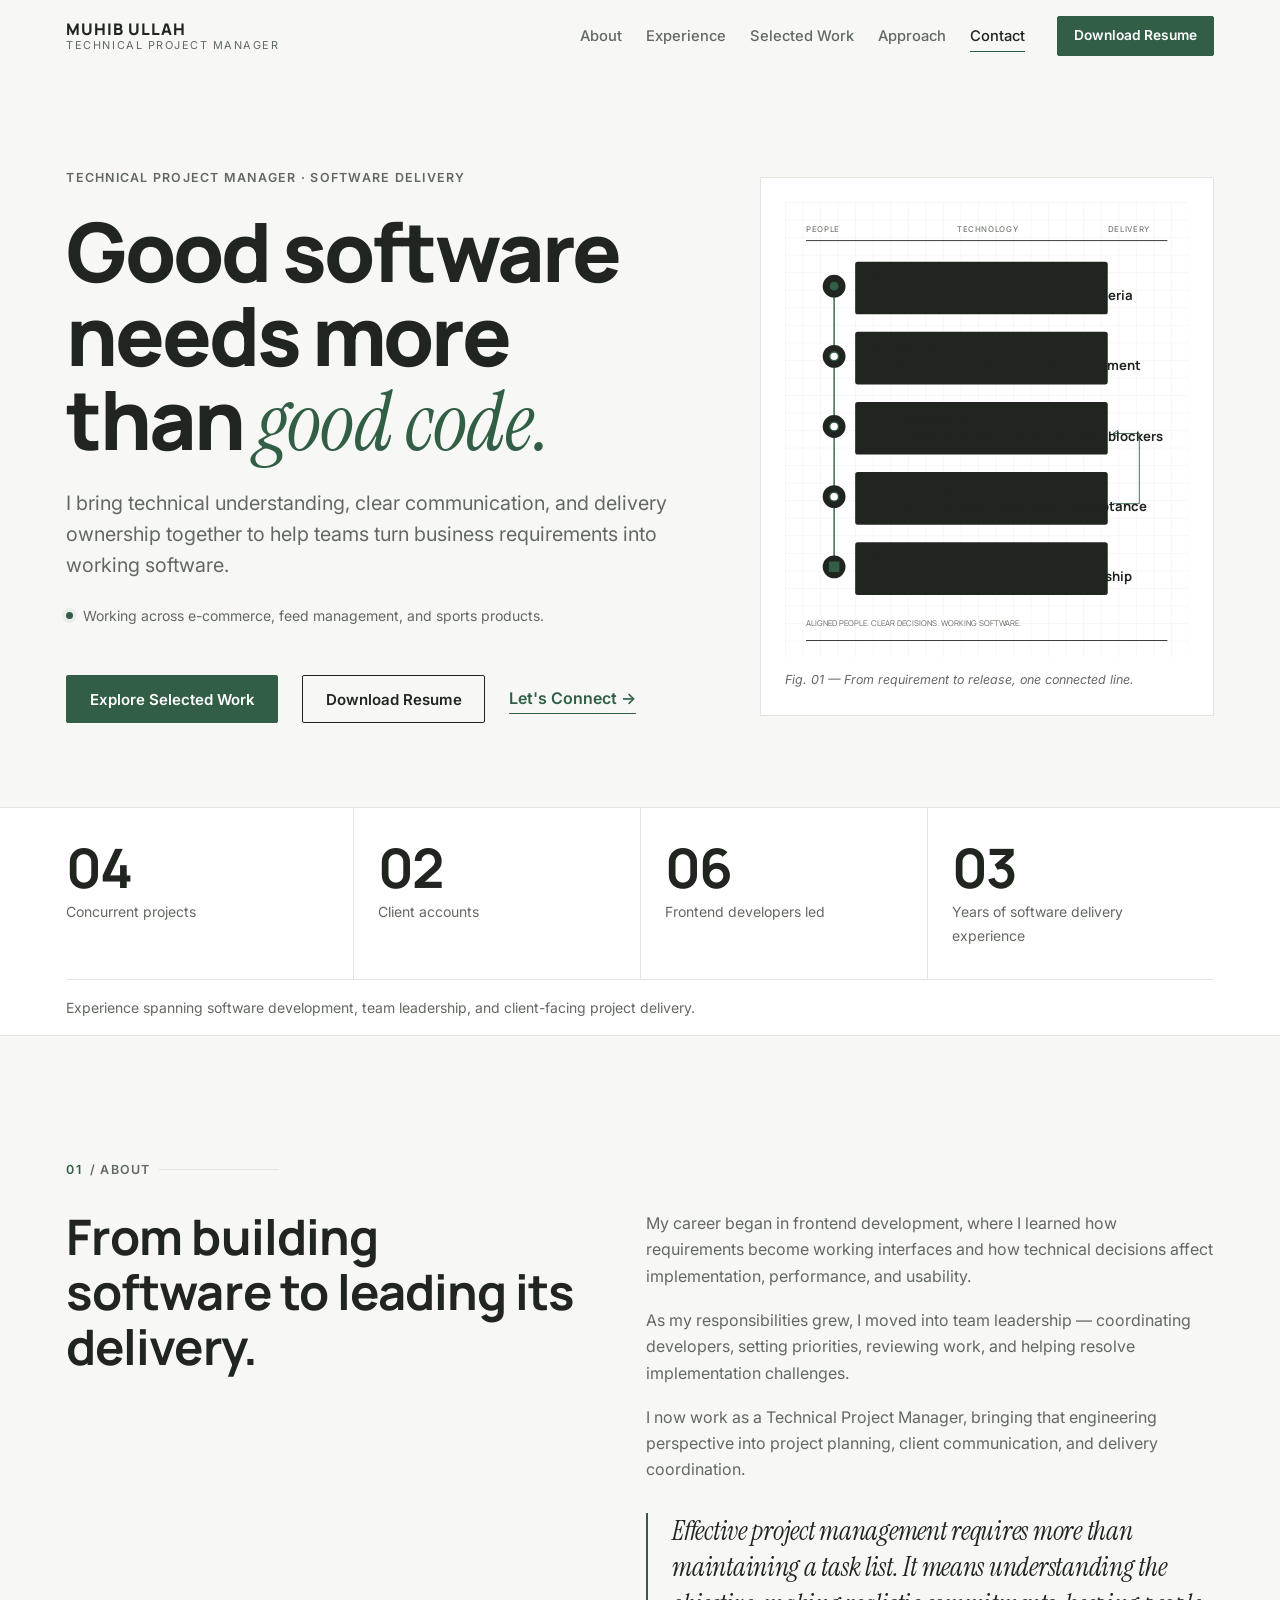
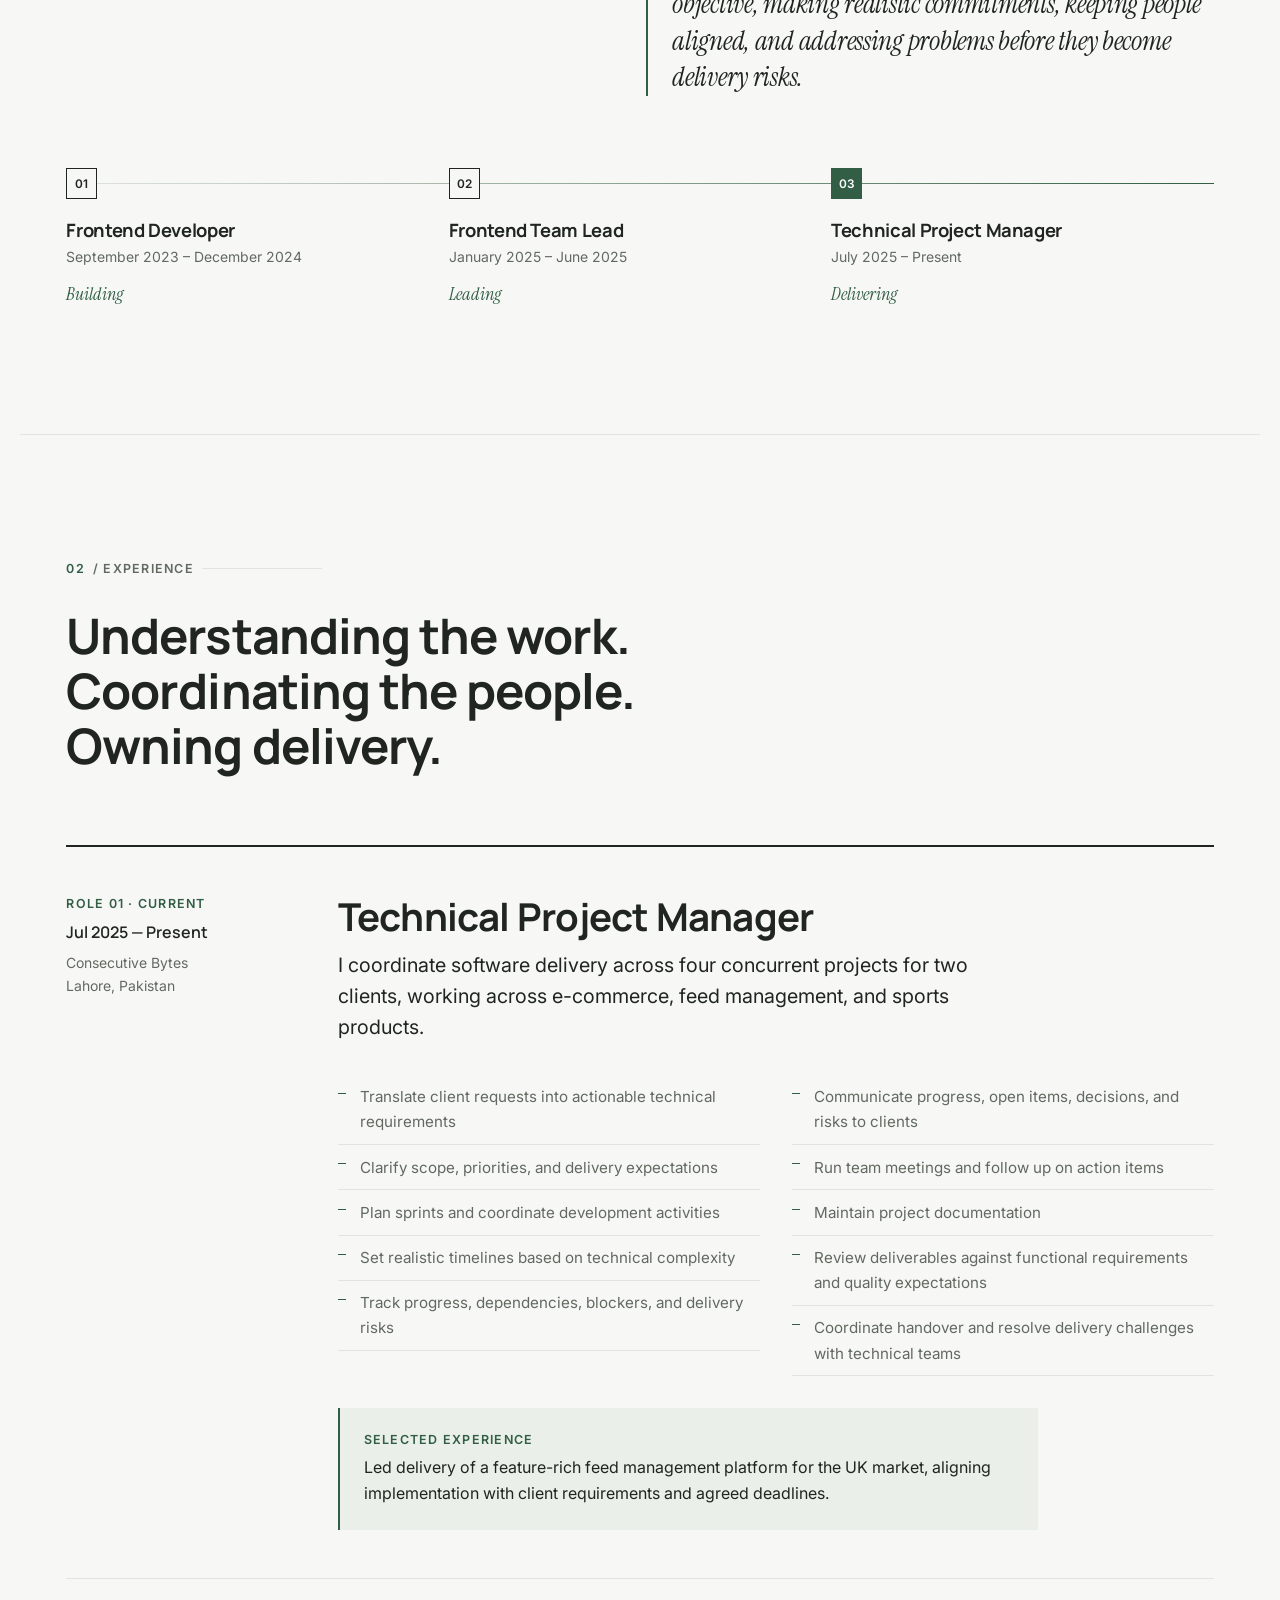
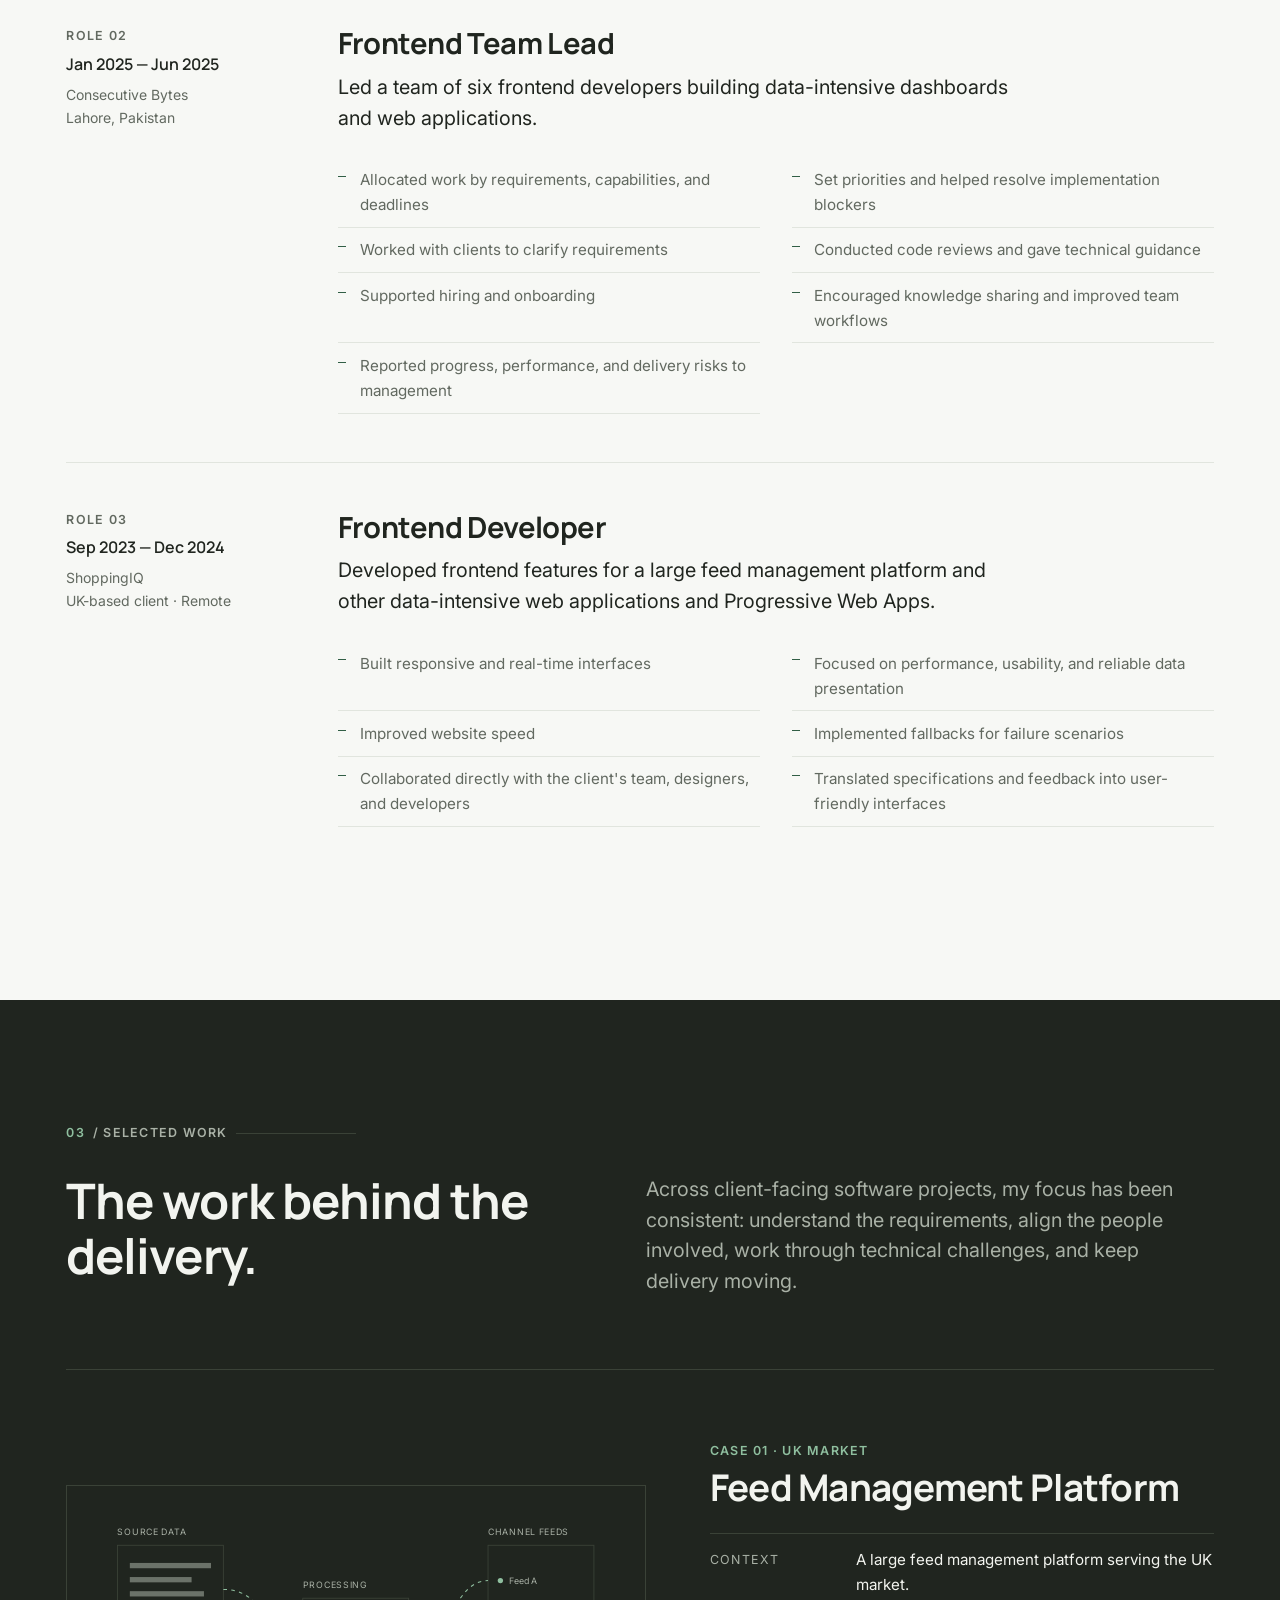
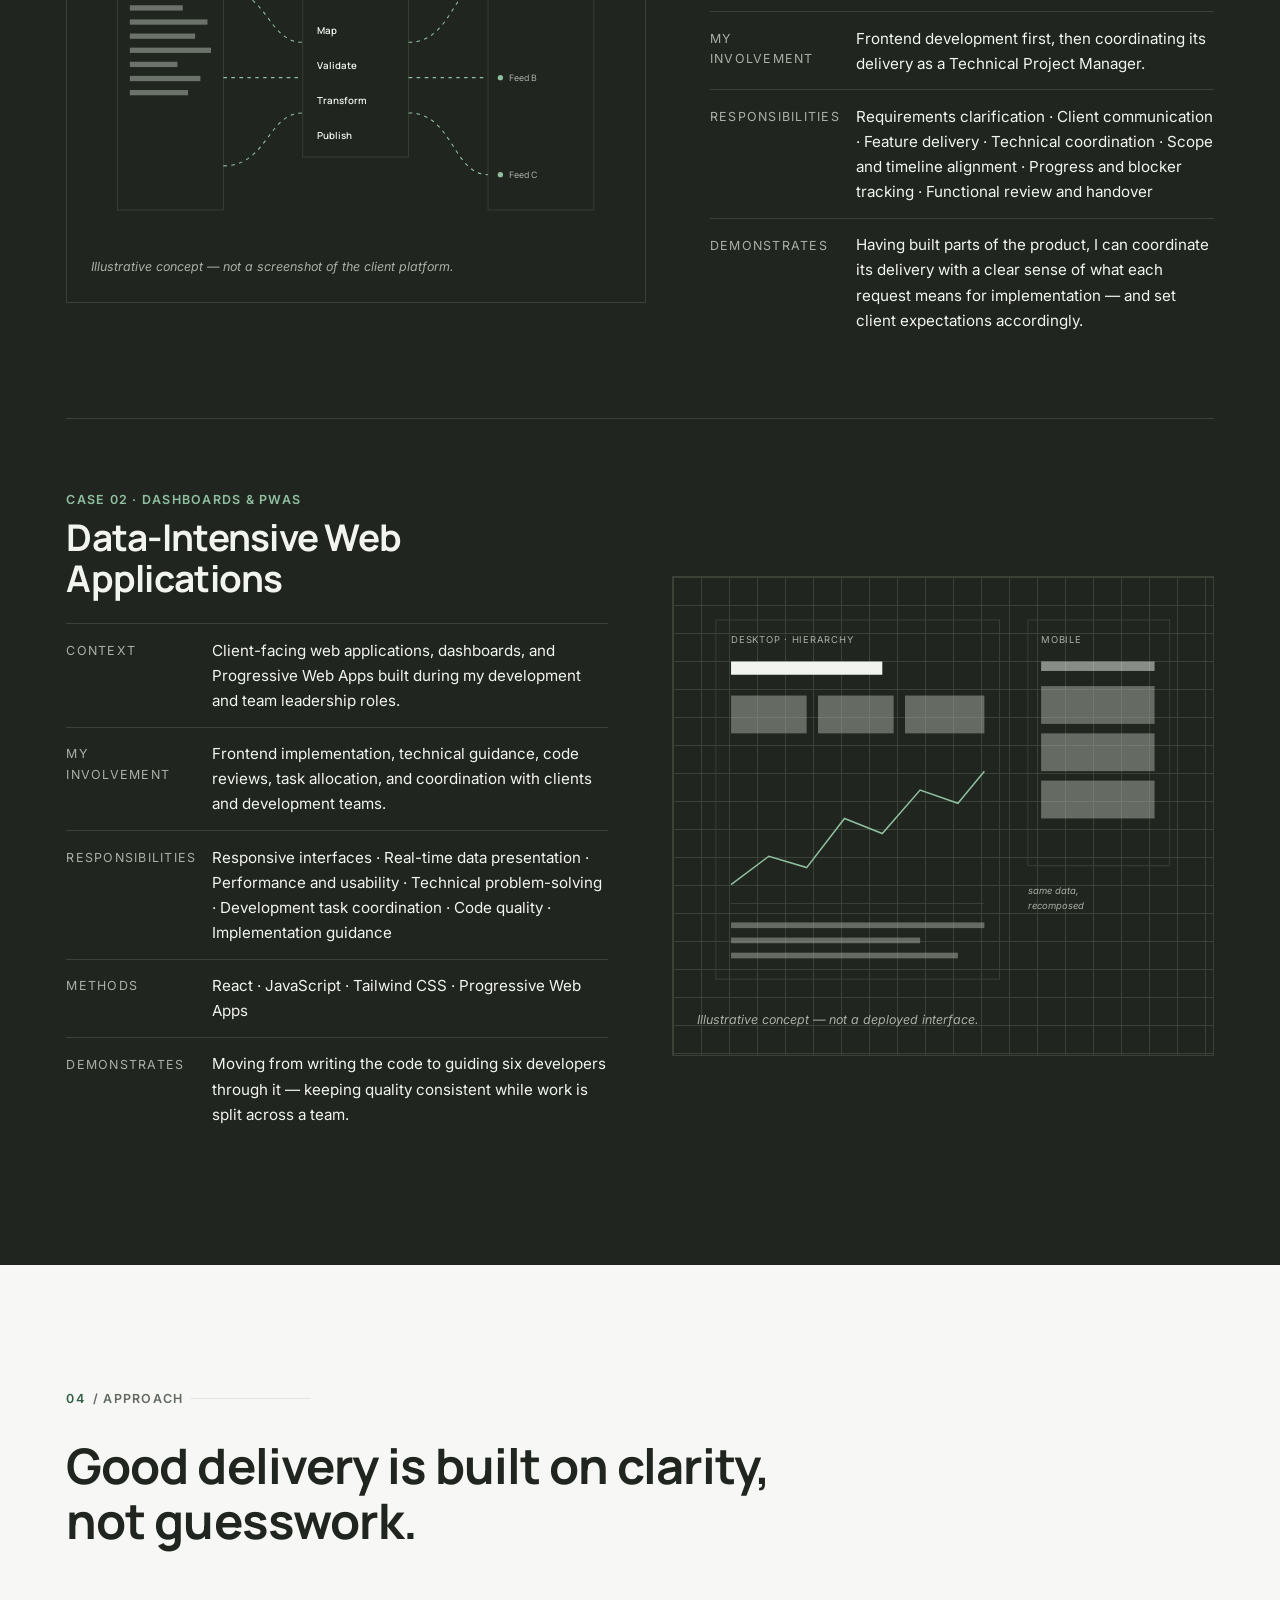
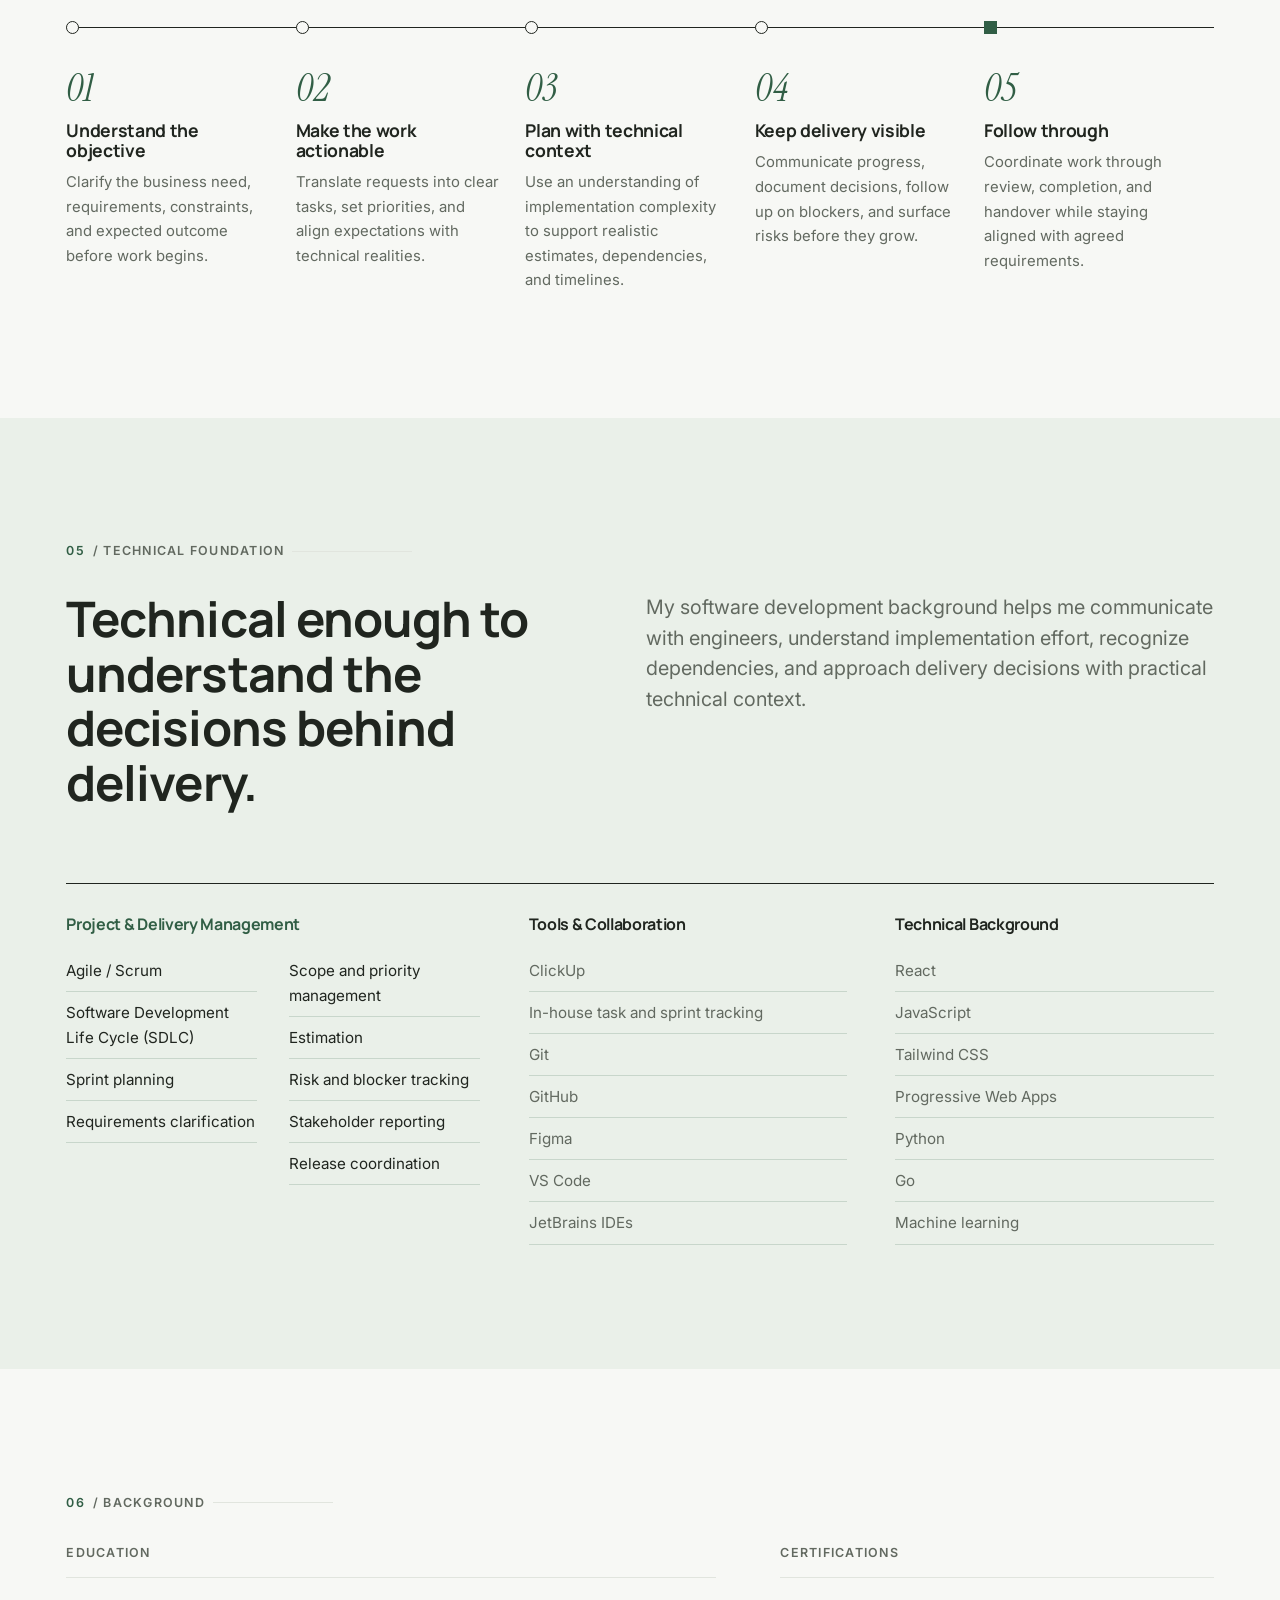
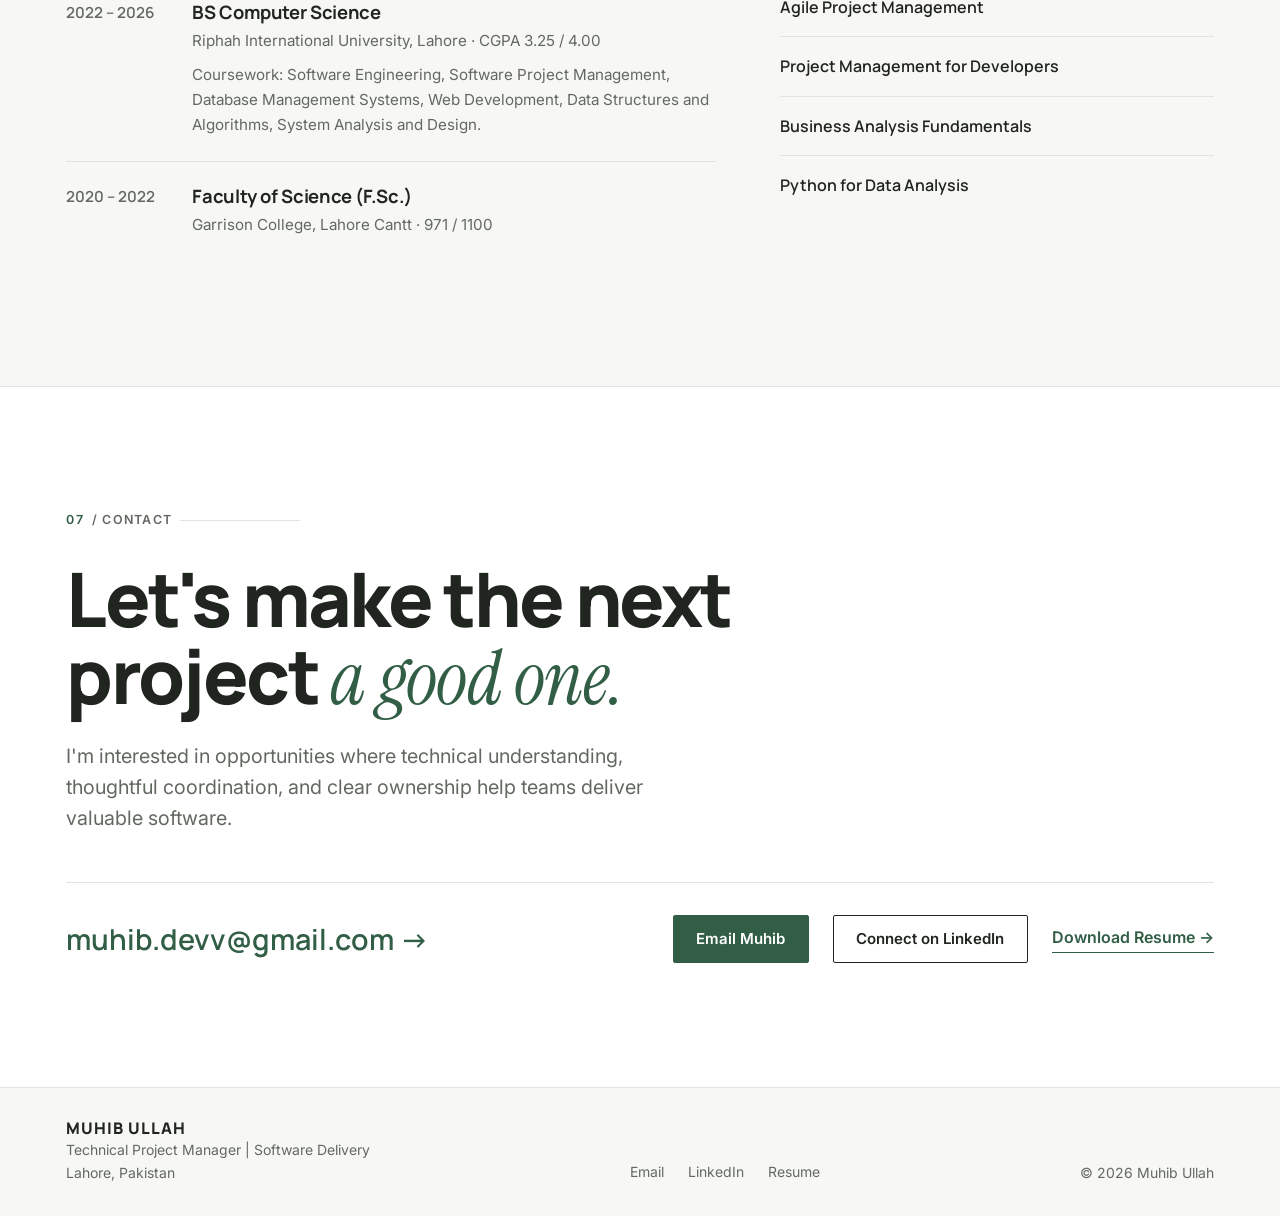
==== commit 57725441: "Fix SVG syntax and improve structure in index.html" ====
--- a/muhib-ullah-portfolio/index.html
+++ b/muhib-ullah-portfolio/index.html
@@ -61,33 +61,55 @@
     <figure class="hero__art" aria-label="Illustration: software delivery flowing from requirements through planning, development and review to release, connecting people, technology and delivery.">
       <svg viewBox="0 0 460 520" role="img" aria-hidden="true" class="flow">
         <defs>
-          <pattern id="g" width="20" height="20" patternUnits="userSpaceOnUse"><path d="M20 0H0V20" fill="none" stroke="var(--line)" stroke-width=".6"/></pattern>
+          <pattern id="g" width="20" height="20" patternUnits="userSpaceOnUse"><path d="M20 0H0V20" fill="none" stroke="var(--line)" stroke-width=".6"></path></pattern>
         </defs>
-        <rect x="0" y="0" width="460" height="520" fill="url(#g)"/>
+        <rect x="0" y="0" width="460" height="520" fill="url(#g)"></rect>
         <!-- three tracks -->
         <g class="tracks" font-family="Inter" font-size="9" fill="var(--muted)" letter-spacing=".08em">
           <text x="24" y="34">PEOPLE</text>
           <text x="196" y="34">TECHNOLOGY</text>
           <text x="368" y="34">DELIVERY</text>
-          <line x1="24" y1="44" x2="436" y2="44" stroke="var(--ink)" stroke-width="1"/>
+          <line x1="24" y1="44" x2="436" y2="44" stroke="var(--ink)" stroke-width="1"></line>
         </g>
-        <!-- spine path -->
-        <path class="spine" d="M60 96 H230 V188 H120 V280 H340 V372 H230 V464 H400" fill="none" stroke="var(--accent)" stroke-width="1.4"/>
-        <g class="stages" font-family="Manrope" font-weight="700" font-size="12" fill="var(--ink)">
-          <g class="stage"><circle cx="60" cy="96" r="5" fill="var(--accent)"/><text x="74" y="72" font-family="Inter" font-weight="500" font-size="9" fill="var(--muted)">01</text><text x="74" y="86">Requirements</text></g>
-          <g class="stage"><circle cx="230" cy="188" r="5" fill="var(--paper)" stroke="var(--accent)" stroke-width="1.4"/><text x="244" y="164" font-family="Inter" font-weight="500" font-size="9" fill="var(--muted)">02</text><text x="244" y="178">Planning</text></g>
-          <g class="stage"><circle cx="120" cy="280" r="5" fill="var(--paper)" stroke="var(--accent)" stroke-width="1.4"/><text x="134" y="256" font-family="Inter" font-weight="500" font-size="9" fill="var(--muted)">03</text><text x="134" y="270">Development</text></g>
-          <g class="stage"><circle cx="340" cy="372" r="5" fill="var(--paper)" stroke="var(--accent)" stroke-width="1.4"/><text x="290" y="362" font-family="Inter" font-weight="500" font-size="9" fill="var(--muted)">04</text><text x="290" y="390">Review</text></g>
-          <g class="stage"><rect x="393" y="457" width="14" height="14" fill="var(--accent)"/><text x="306" y="452" font-family="Inter" font-weight="500" font-size="9" fill="var(--muted)">05</text><text x="306" y="468">Release</text></g>
+        <!-- Connected delivery stages with a review feedback loop -->
+        <path d="M56 96V424" fill="none" stroke="var(--line)" stroke-width="2"></path>
+        <path class="workflow-current" d="M56 96V424" fill="none" stroke="var(--accent)" stroke-width="1.5"></path>
+        <path class="workflow-feedback" d="M374 344H404V264H374" fill="none" stroke="var(--accent)" stroke-width="1"></path>
+        <path d="M380 260L374 264L380 268" fill="none" stroke="var(--accent)" stroke-width="1"></path>
+        <g class="stages workflow-stages" font-family="Manrope" font-weight="700" font-size="15" fill="var(--ink)">
+          <g class="workflow-stage">
+            <rect class="workflow-row" x="80" y="68" width="288" height="60" rx="3"></rect>
+            <circle class="workflow-halo" cx="56" cy="96" r="13"></circle><circle cx="56" cy="96" r="5" fill="var(--accent)"></circle>
+            <text class="workflow-number" x="92" y="91">01</text><text x="123" y="92">Requirements</text>
+            <text class="workflow-detail" x="123" y="112">Scope · constraints · success criteria</text>
+          </g>
+          <g class="workflow-stage">
+            <rect class="workflow-row" x="80" y="148" width="288" height="60" rx="3"></rect>
+            <circle class="workflow-halo" cx="56" cy="176" r="13"></circle><circle cx="56" cy="176" r="5" fill="var(--paper)" stroke="var(--accent)" stroke-width="1.5"></circle>
+            <text class="workflow-number" x="92" y="171">02</text><text x="123" y="172">Planning</text>
+            <text class="workflow-detail" x="123" y="192">Priorities · estimates · team alignment</text>
+          </g>
+          <g class="workflow-stage">
+            <rect class="workflow-row" x="80" y="228" width="288" height="60" rx="3"></rect>
+            <circle class="workflow-halo" cx="56" cy="256" r="13"></circle><circle cx="56" cy="256" r="5" fill="var(--paper)" stroke="var(--accent)" stroke-width="1.5"></circle>
+            <text class="workflow-number" x="92" y="251">03</text><text x="123" y="252">Development</text>
+            <text class="workflow-detail" x="123" y="272">Implementation · dependencies · blockers</text>
+          </g>
+          <g class="workflow-stage">
+            <rect class="workflow-row" x="80" y="308" width="288" height="60" rx="3"></rect>
+            <circle class="workflow-halo" cx="56" cy="336" r="13"></circle><circle cx="56" cy="336" r="5" fill="var(--paper)" stroke="var(--accent)" stroke-width="1.5"></circle>
+            <text class="workflow-number" x="92" y="331">04</text><text x="123" y="332">Review &amp; validation</text>
+            <text class="workflow-detail" x="123" y="352">Quality checks · feedback · acceptance</text>
+          </g>
+          <g class="workflow-stage">
+            <rect class="workflow-row" x="80" y="388" width="288" height="60" rx="3"></rect>
+            <circle class="workflow-halo" cx="56" cy="416" r="13"></circle><rect x="50" y="410" width="12" height="12" rx="1" fill="var(--accent)"></rect>
+            <text class="workflow-number" x="92" y="411">05</text><text x="123" y="412">Release &amp; handover</text>
+            <text class="workflow-detail" x="123" y="432">Delivery · documentation · ownership</text>
+          </g>
         </g>
-        <g font-family="Inter" font-size="9" fill="var(--muted)" font-style="italic">
-          <text x="74" y="114">scope · constraints · intent</text>
-          <text x="244" y="206">priorities · estimates</text>
-          <text x="134" y="298">dependencies · blockers</text>
-          <text x="236" y="404">against requirements</text>
-          <text x="306" y="488">handover</text>
-        </g>
-        <line x1="24" y1="500" x2="436" y2="500" stroke="var(--ink)" stroke-width="1"/>
+        <g font-family="Manrope" font-size="9" fill="var(--muted)"><text x="24" y="484">ALIGNED PEOPLE. CLEAR DECISIONS. WORKING SOFTWARE.</text></g>
+        <line x1="24" y1="500" x2="436" y2="500" stroke="var(--ink)" stroke-width="1"></line>
       </svg>
       <figcaption>Fig. 01 — From requirement to release, one connected line.</figcaption>
     </figure>
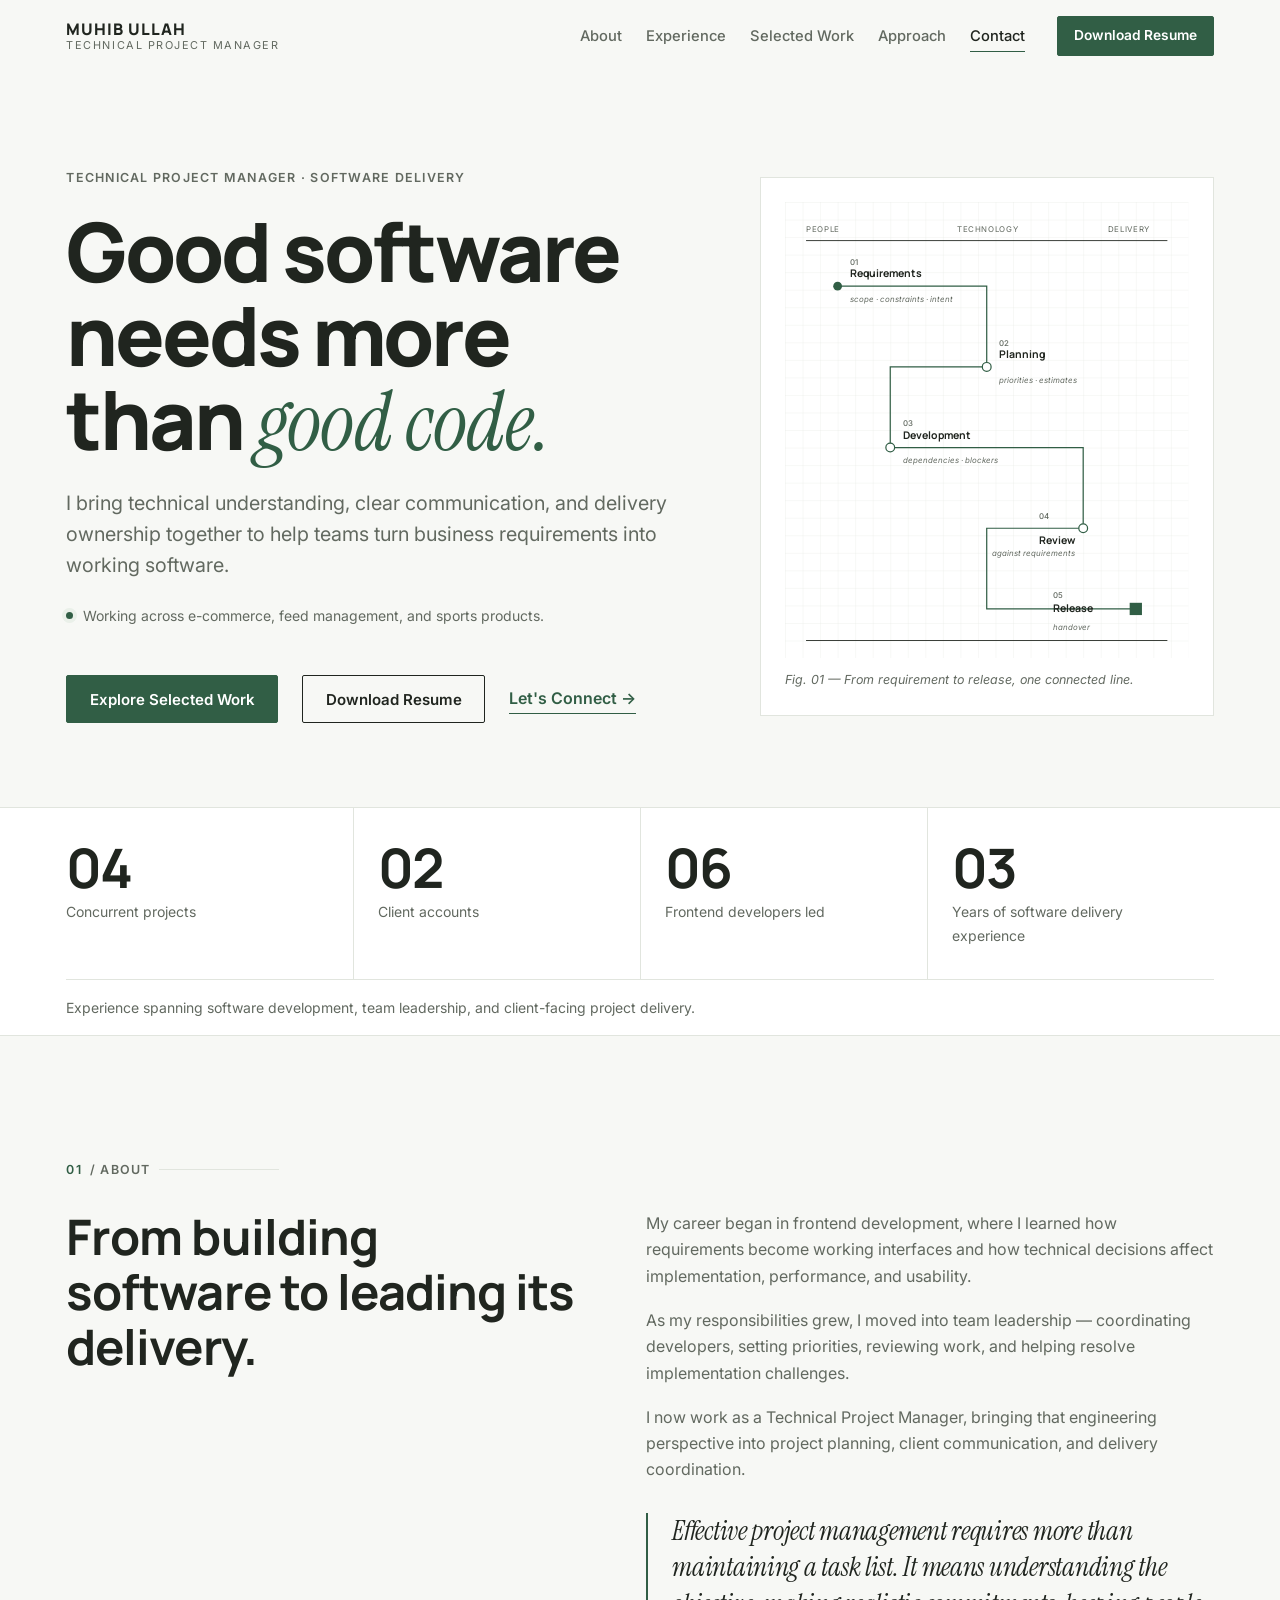
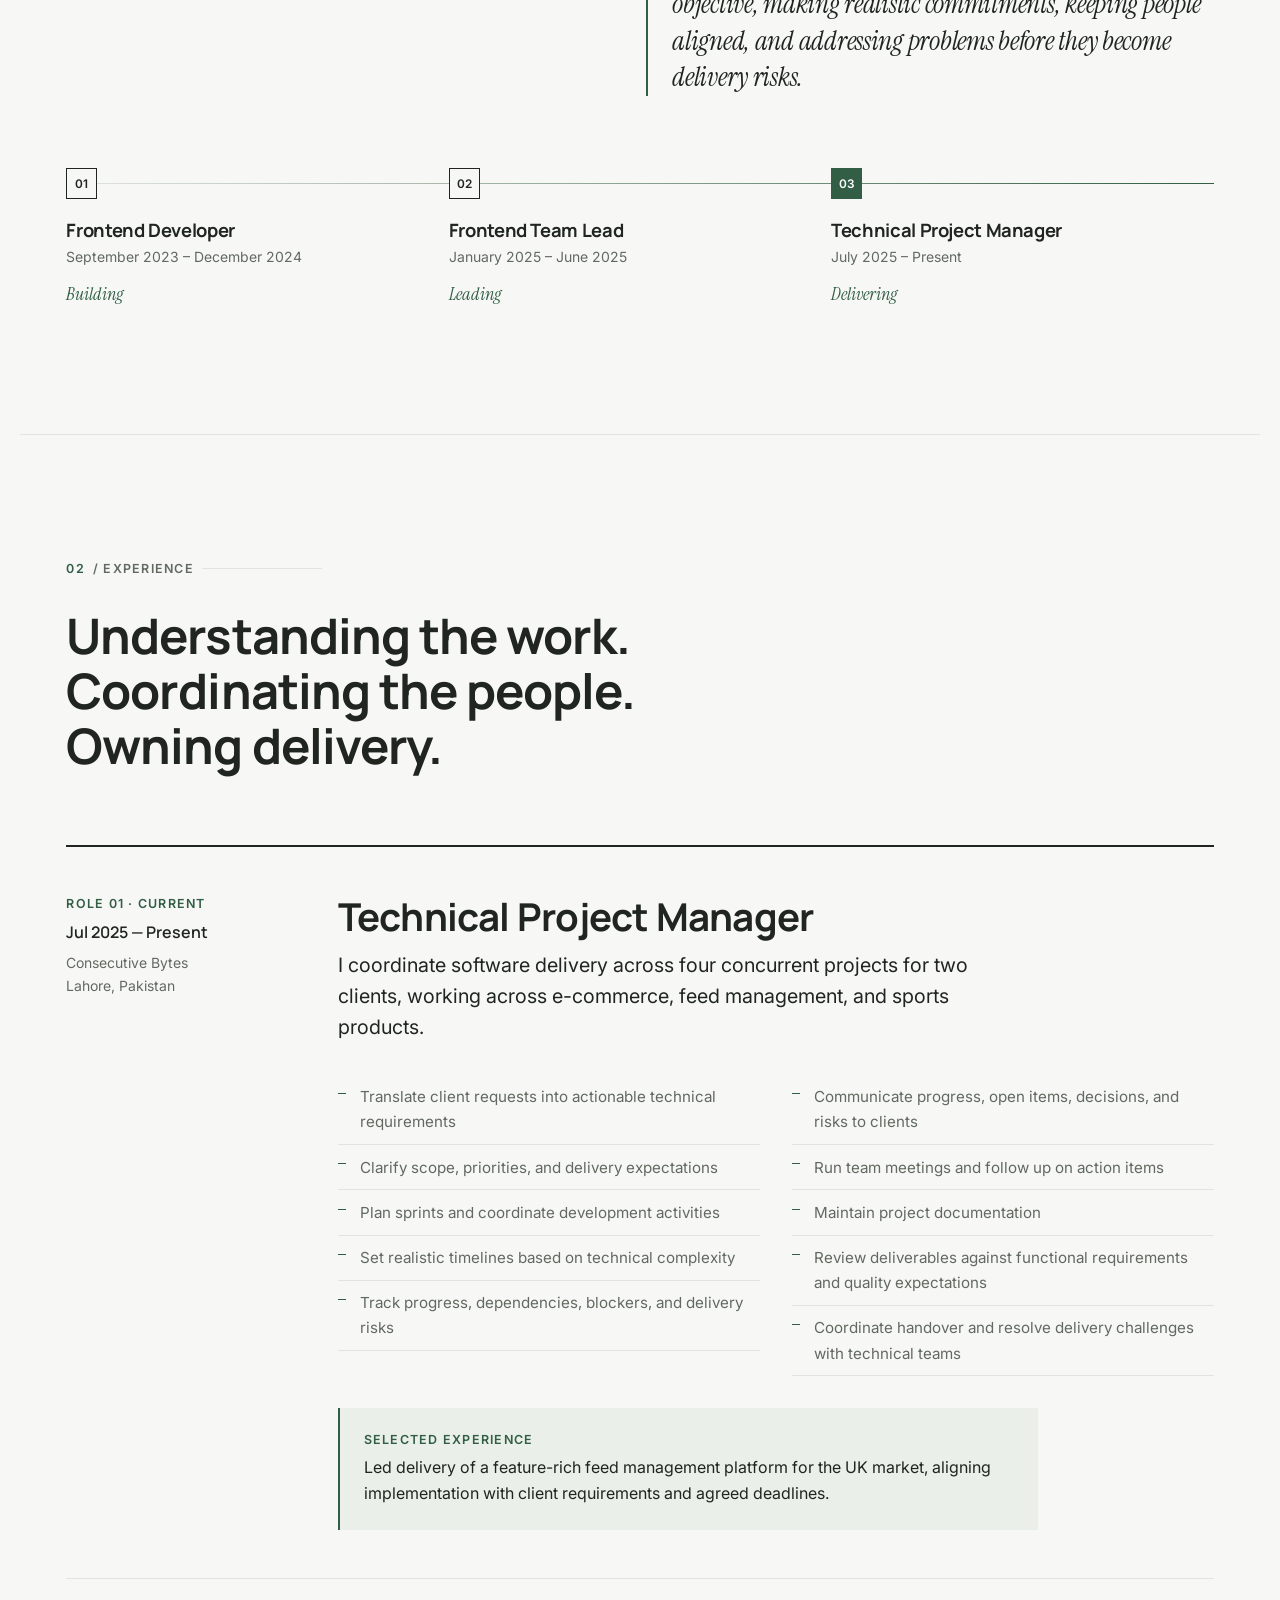
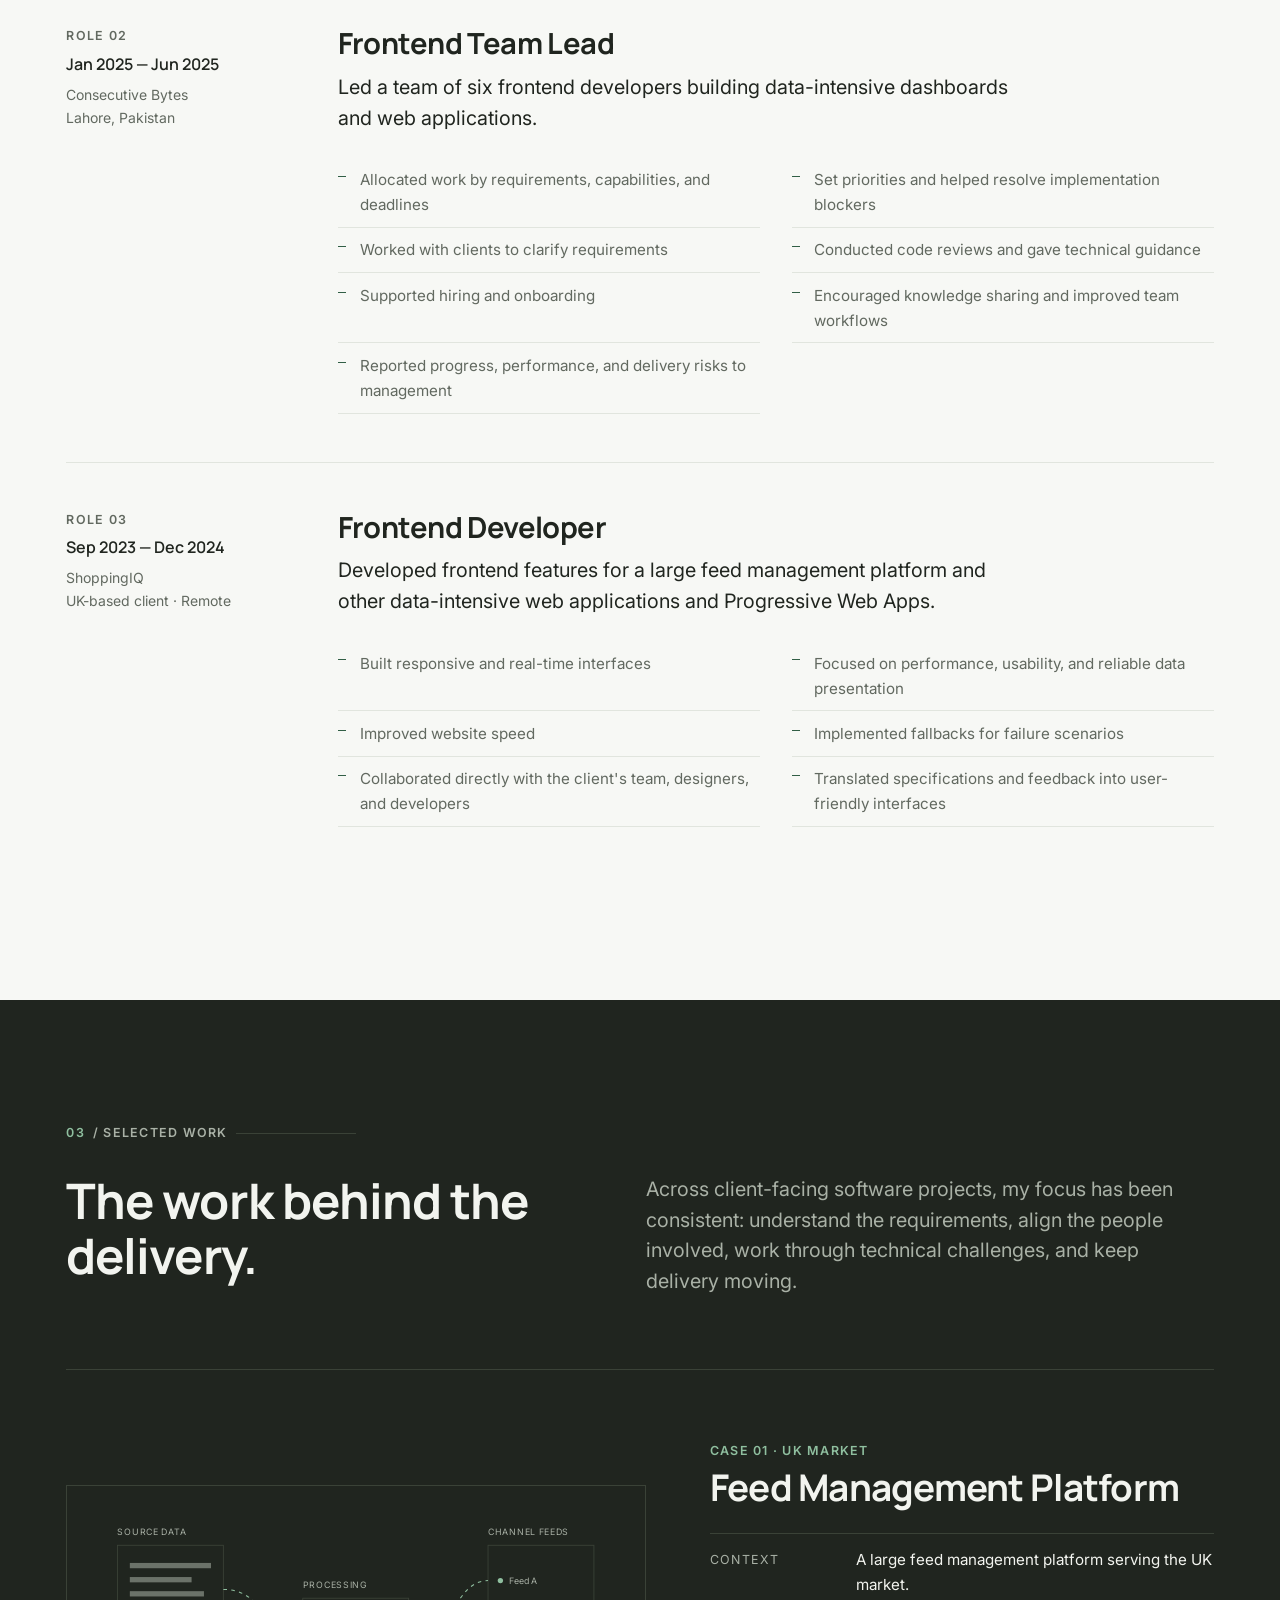
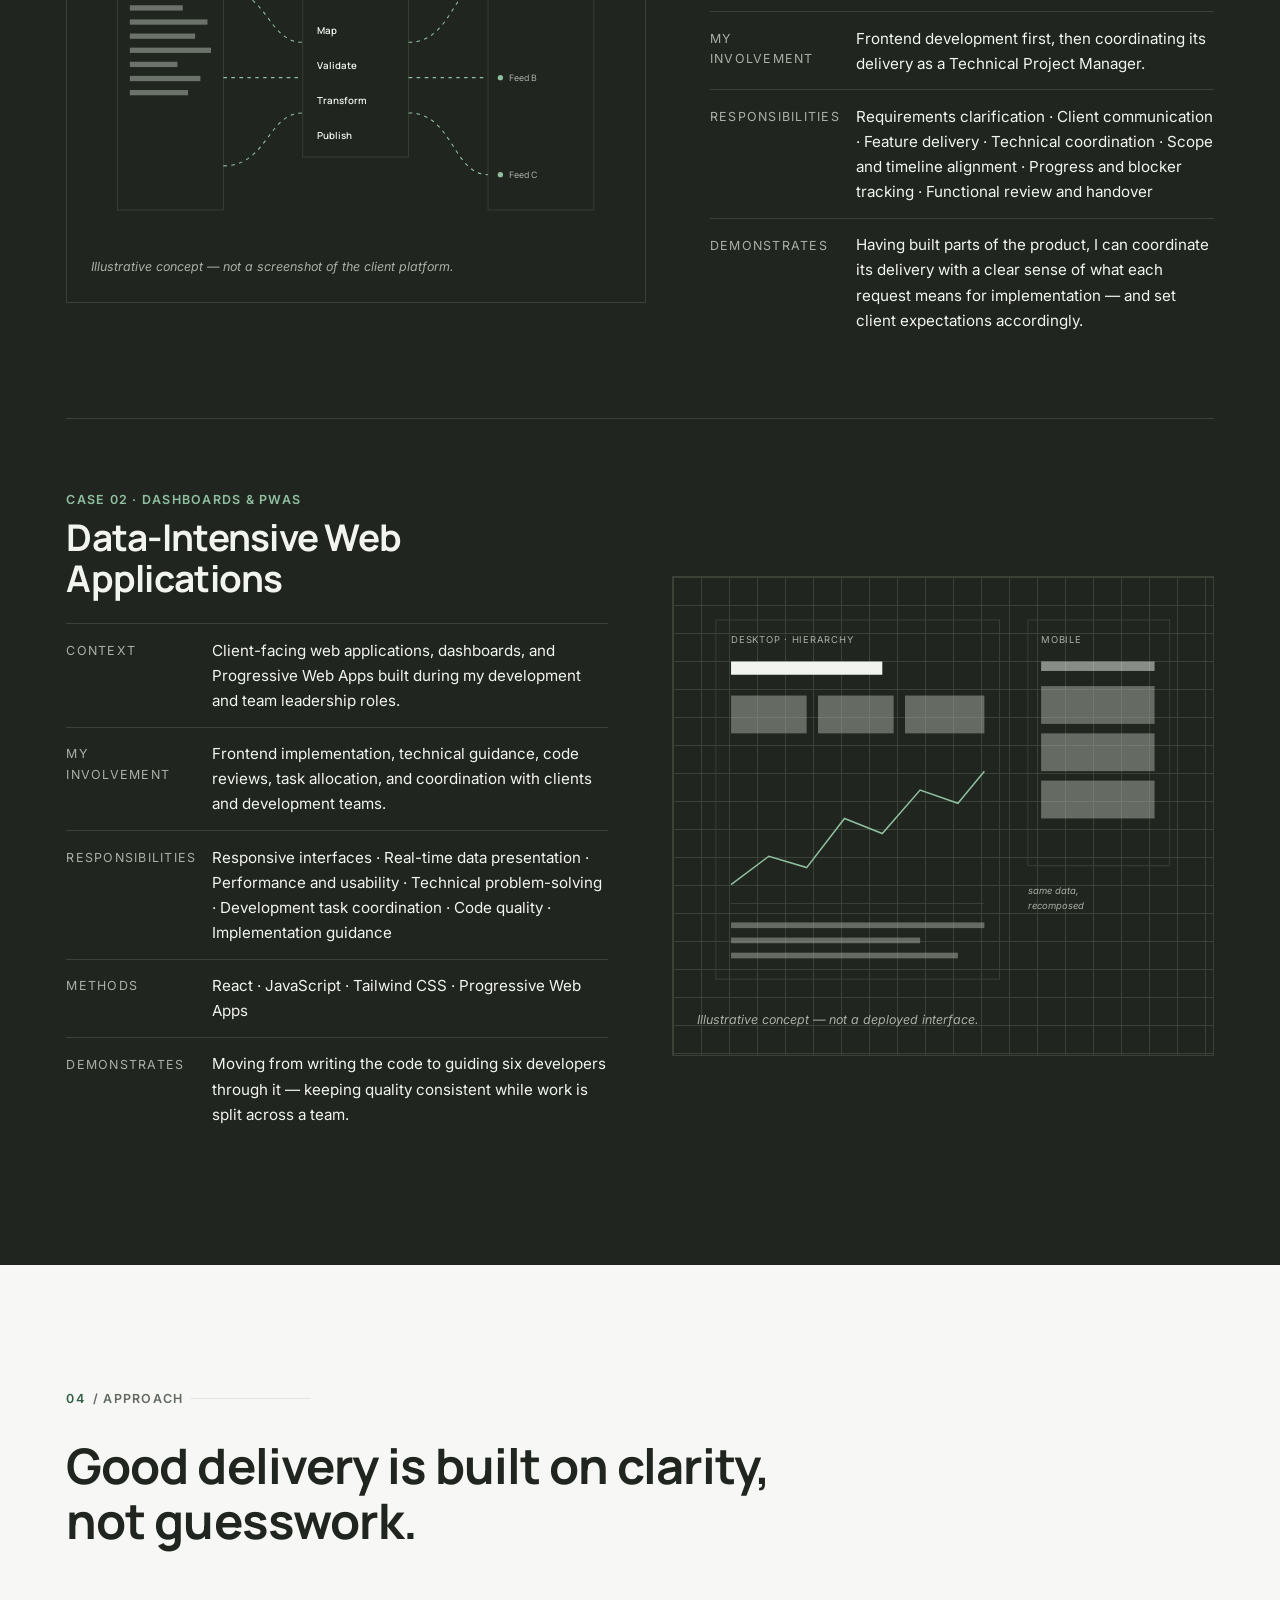
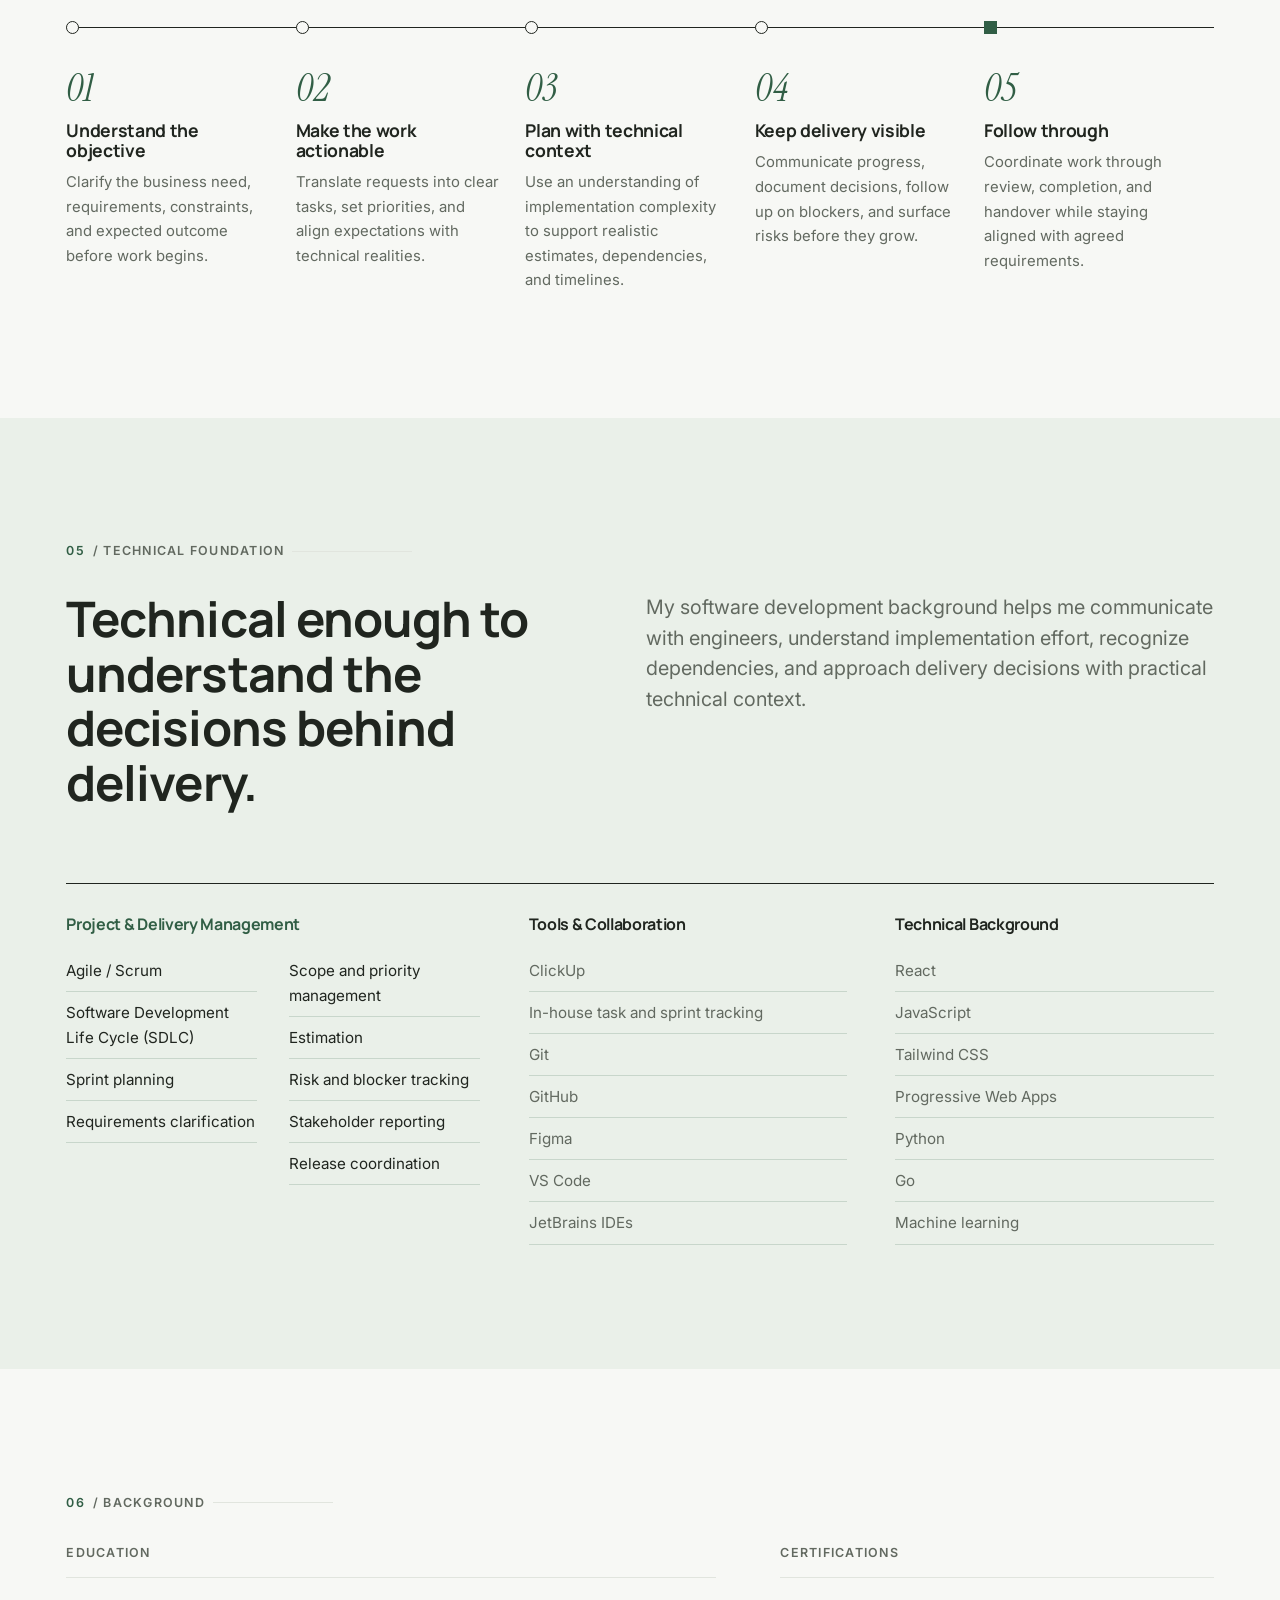
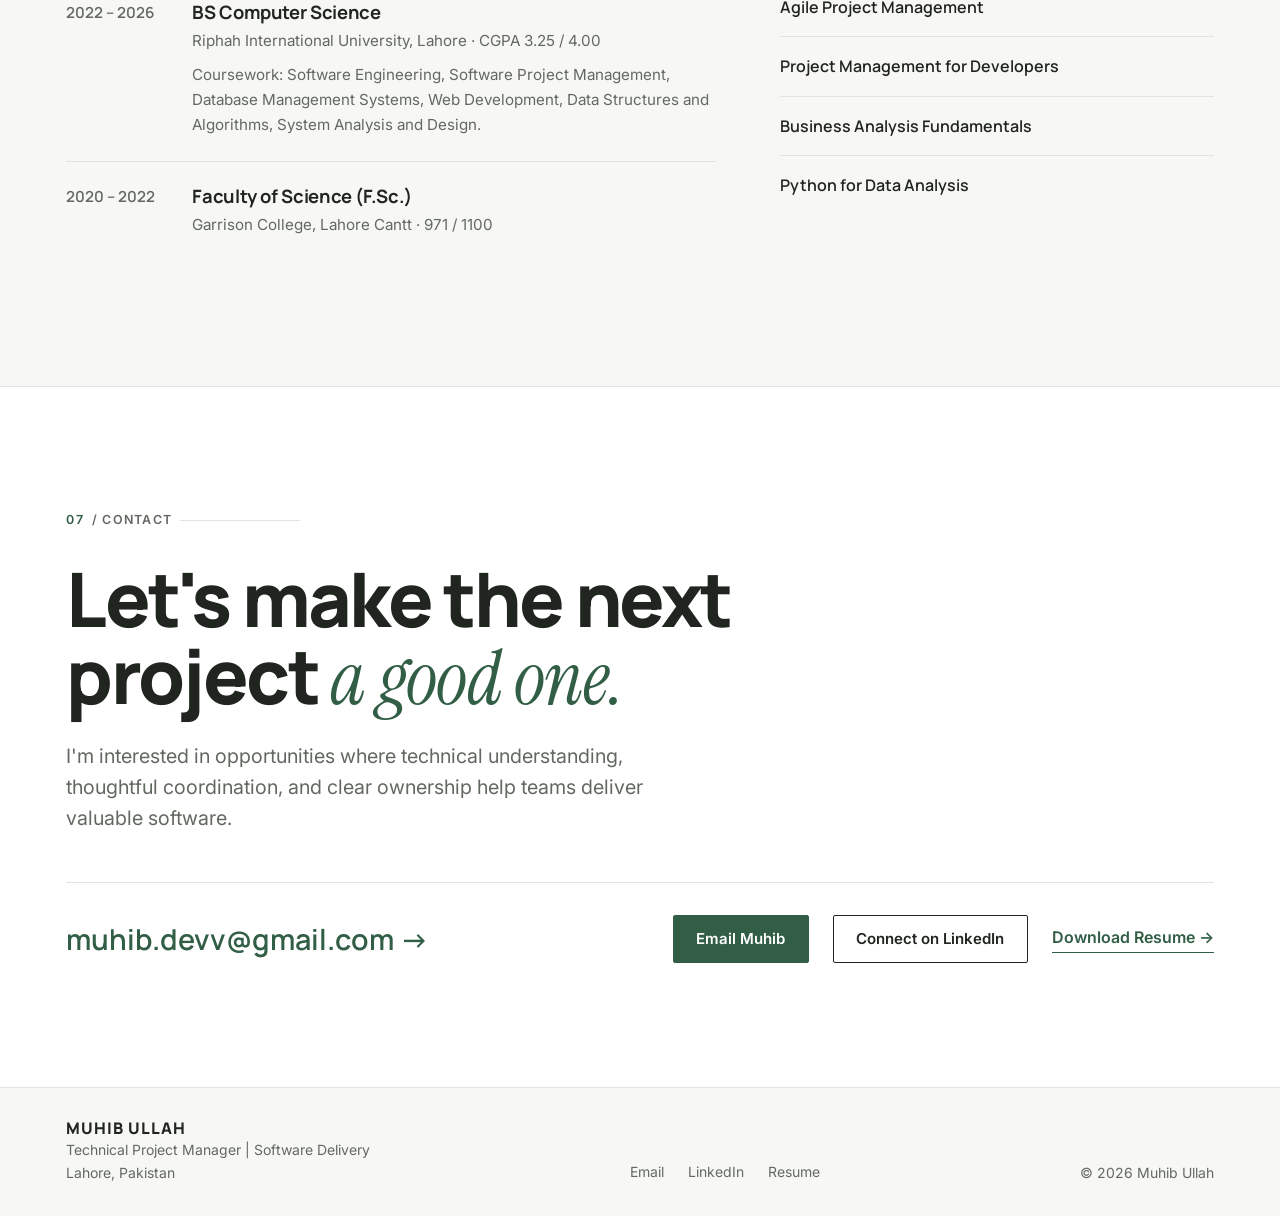
==== commit 23501ee9: "Refactor SVG elements for improved readability" ====
--- a/muhib-ullah-portfolio/index.html
+++ b/muhib-ullah-portfolio/index.html
@@ -61,55 +61,33 @@
     <figure class="hero__art" aria-label="Illustration: software delivery flowing from requirements through planning, development and review to release, connecting people, technology and delivery.">
       <svg viewBox="0 0 460 520" role="img" aria-hidden="true" class="flow">
         <defs>
-          <pattern id="g" width="20" height="20" patternUnits="userSpaceOnUse"><path d="M20 0H0V20" fill="none" stroke="var(--line)" stroke-width=".6"></path></pattern>
+          <pattern id="g" width="20" height="20" patternUnits="userSpaceOnUse"><path d="M20 0H0V20" fill="none" stroke="var(--line)" stroke-width=".6"/></pattern>
         </defs>
-        <rect x="0" y="0" width="460" height="520" fill="url(#g)"></rect>
+        <rect x="0" y="0" width="460" height="520" fill="url(#g)"/>
         <!-- three tracks -->
         <g class="tracks" font-family="Inter" font-size="9" fill="var(--muted)" letter-spacing=".08em">
           <text x="24" y="34">PEOPLE</text>
           <text x="196" y="34">TECHNOLOGY</text>
           <text x="368" y="34">DELIVERY</text>
-          <line x1="24" y1="44" x2="436" y2="44" stroke="var(--ink)" stroke-width="1"></line>
+          <line x1="24" y1="44" x2="436" y2="44" stroke="var(--ink)" stroke-width="1"/>
         </g>
-        <!-- Connected delivery stages with a review feedback loop -->
-        <path d="M56 96V424" fill="none" stroke="var(--line)" stroke-width="2"></path>
-        <path class="workflow-current" d="M56 96V424" fill="none" stroke="var(--accent)" stroke-width="1.5"></path>
-        <path class="workflow-feedback" d="M374 344H404V264H374" fill="none" stroke="var(--accent)" stroke-width="1"></path>
-        <path d="M380 260L374 264L380 268" fill="none" stroke="var(--accent)" stroke-width="1"></path>
-        <g class="stages workflow-stages" font-family="Manrope" font-weight="700" font-size="15" fill="var(--ink)">
-          <g class="workflow-stage">
-            <rect class="workflow-row" x="80" y="68" width="288" height="60" rx="3"></rect>
-            <circle class="workflow-halo" cx="56" cy="96" r="13"></circle><circle cx="56" cy="96" r="5" fill="var(--accent)"></circle>
-            <text class="workflow-number" x="92" y="91">01</text><text x="123" y="92">Requirements</text>
-            <text class="workflow-detail" x="123" y="112">Scope · constraints · success criteria</text>
-          </g>
-          <g class="workflow-stage">
-            <rect class="workflow-row" x="80" y="148" width="288" height="60" rx="3"></rect>
-            <circle class="workflow-halo" cx="56" cy="176" r="13"></circle><circle cx="56" cy="176" r="5" fill="var(--paper)" stroke="var(--accent)" stroke-width="1.5"></circle>
-            <text class="workflow-number" x="92" y="171">02</text><text x="123" y="172">Planning</text>
-            <text class="workflow-detail" x="123" y="192">Priorities · estimates · team alignment</text>
-          </g>
-          <g class="workflow-stage">
-            <rect class="workflow-row" x="80" y="228" width="288" height="60" rx="3"></rect>
-            <circle class="workflow-halo" cx="56" cy="256" r="13"></circle><circle cx="56" cy="256" r="5" fill="var(--paper)" stroke="var(--accent)" stroke-width="1.5"></circle>
-            <text class="workflow-number" x="92" y="251">03</text><text x="123" y="252">Development</text>
-            <text class="workflow-detail" x="123" y="272">Implementation · dependencies · blockers</text>
-          </g>
-          <g class="workflow-stage">
-            <rect class="workflow-row" x="80" y="308" width="288" height="60" rx="3"></rect>
-            <circle class="workflow-halo" cx="56" cy="336" r="13"></circle><circle cx="56" cy="336" r="5" fill="var(--paper)" stroke="var(--accent)" stroke-width="1.5"></circle>
-            <text class="workflow-number" x="92" y="331">04</text><text x="123" y="332">Review &amp; validation</text>
-            <text class="workflow-detail" x="123" y="352">Quality checks · feedback · acceptance</text>
-          </g>
-          <g class="workflow-stage">
-            <rect class="workflow-row" x="80" y="388" width="288" height="60" rx="3"></rect>
-            <circle class="workflow-halo" cx="56" cy="416" r="13"></circle><rect x="50" y="410" width="12" height="12" rx="1" fill="var(--accent)"></rect>
-            <text class="workflow-number" x="92" y="411">05</text><text x="123" y="412">Release &amp; handover</text>
-            <text class="workflow-detail" x="123" y="432">Delivery · documentation · ownership</text>
-          </g>
+        <!-- spine path -->
+        <path class="spine" d="M60 96 H230 V188 H120 V280 H340 V372 H230 V464 H400" fill="none" stroke="var(--accent)" stroke-width="1.4"/>
+        <g class="stages" font-family="Manrope" font-weight="700" font-size="12" fill="var(--ink)">
+          <g class="stage"><circle cx="60" cy="96" r="5" fill="var(--accent)"/><text x="74" y="72" font-family="Inter" font-weight="500" font-size="9" fill="var(--muted)">01</text><text x="74" y="86">Requirements</text></g>
+          <g class="stage"><circle cx="230" cy="188" r="5" fill="var(--paper)" stroke="var(--accent)" stroke-width="1.4"/><text x="244" y="164" font-family="Inter" font-weight="500" font-size="9" fill="var(--muted)">02</text><text x="244" y="178">Planning</text></g>
+          <g class="stage"><circle cx="120" cy="280" r="5" fill="var(--paper)" stroke="var(--accent)" stroke-width="1.4"/><text x="134" y="256" font-family="Inter" font-weight="500" font-size="9" fill="var(--muted)">03</text><text x="134" y="270">Development</text></g>
+          <g class="stage"><circle cx="340" cy="372" r="5" fill="var(--paper)" stroke="var(--accent)" stroke-width="1.4"/><text x="290" y="362" font-family="Inter" font-weight="500" font-size="9" fill="var(--muted)">04</text><text x="290" y="390">Review</text></g>
+          <g class="stage"><rect x="393" y="457" width="14" height="14" fill="var(--accent)"/><text x="306" y="452" font-family="Inter" font-weight="500" font-size="9" fill="var(--muted)">05</text><text x="306" y="468">Release</text></g>
         </g>
-        <g font-family="Manrope" font-size="9" fill="var(--muted)"><text x="24" y="484">ALIGNED PEOPLE. CLEAR DECISIONS. WORKING SOFTWARE.</text></g>
-        <line x1="24" y1="500" x2="436" y2="500" stroke="var(--ink)" stroke-width="1"></line>
+        <g font-family="Inter" font-size="9" fill="var(--muted)" font-style="italic">
+          <text x="74" y="114">scope · constraints · intent</text>
+          <text x="244" y="206">priorities · estimates</text>
+          <text x="134" y="298">dependencies · blockers</text>
+          <text x="236" y="404">against requirements</text>
+          <text x="306" y="488">handover</text>
+        </g>
+        <line x1="24" y1="500" x2="436" y2="500" stroke="var(--ink)" stroke-width="1"/>
       </svg>
       <figcaption>Fig. 01 — From requirement to release, one connected line.</figcaption>
     </figure>
